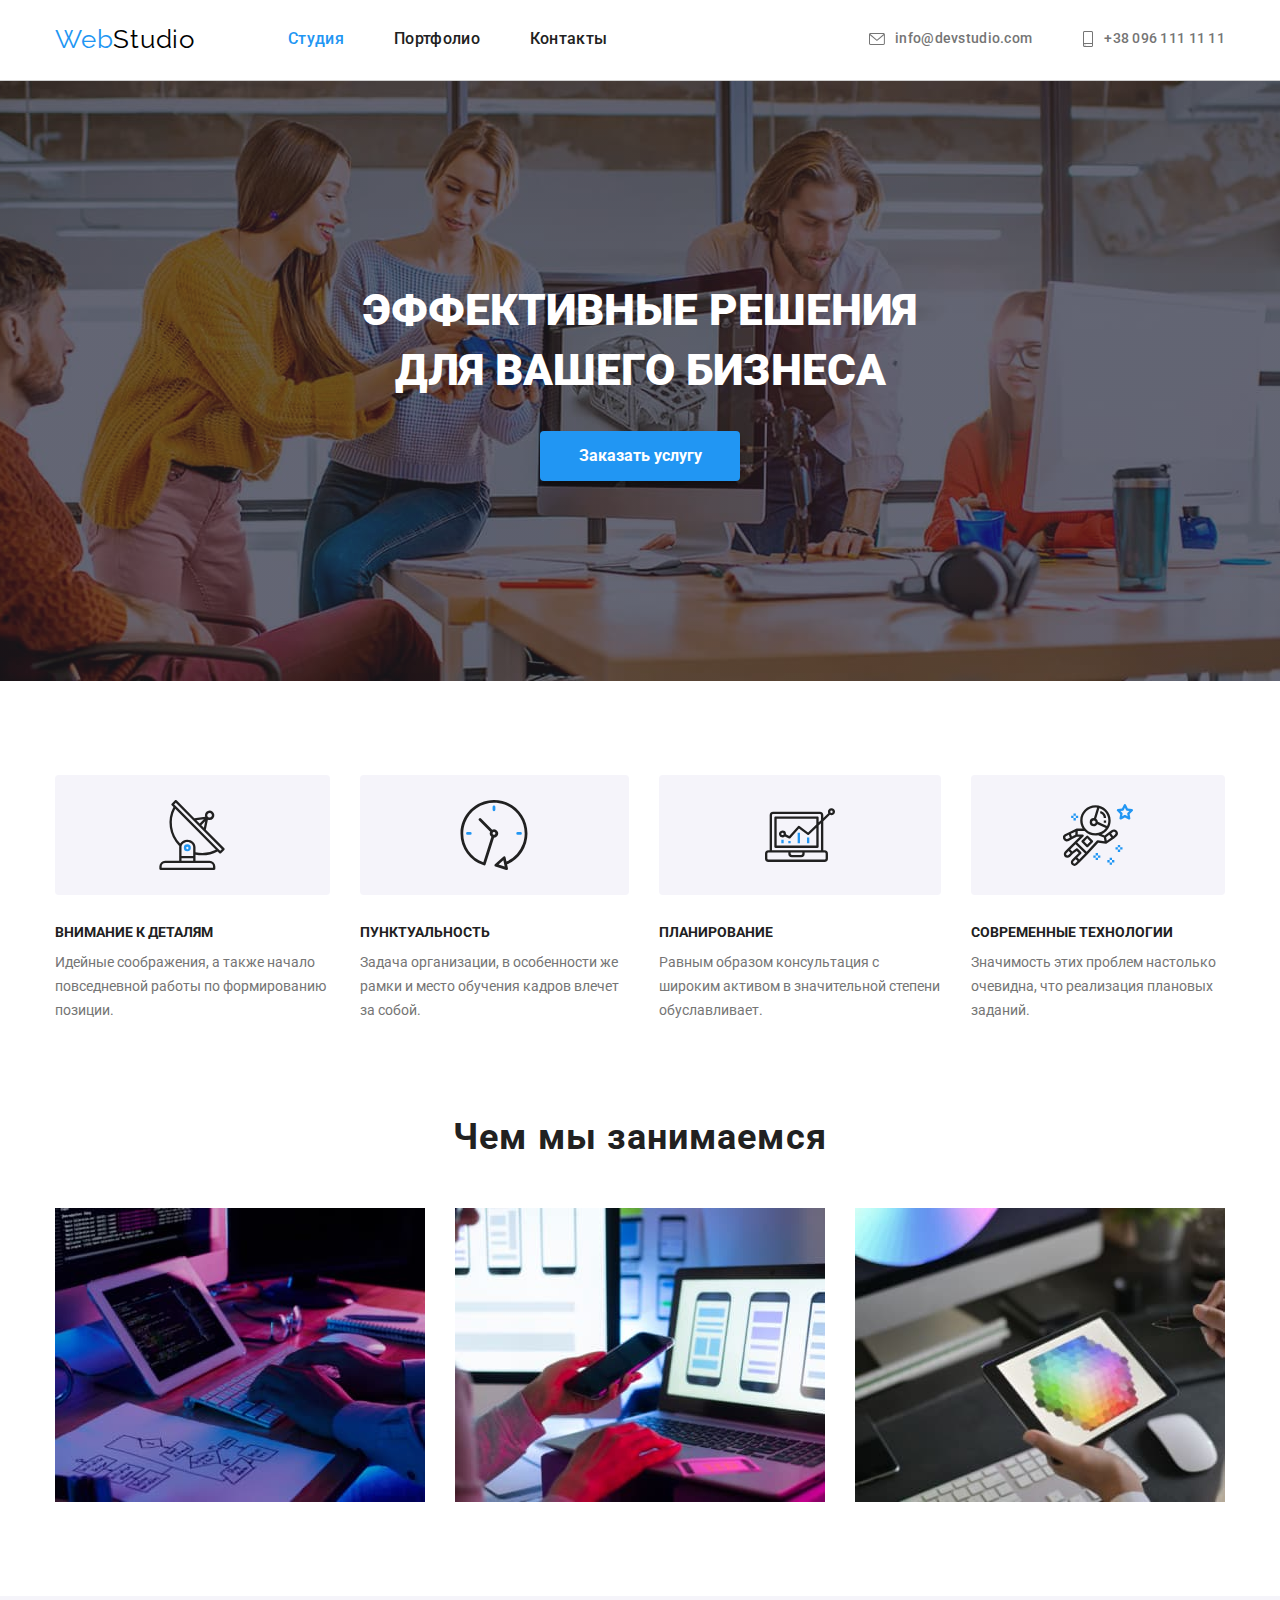
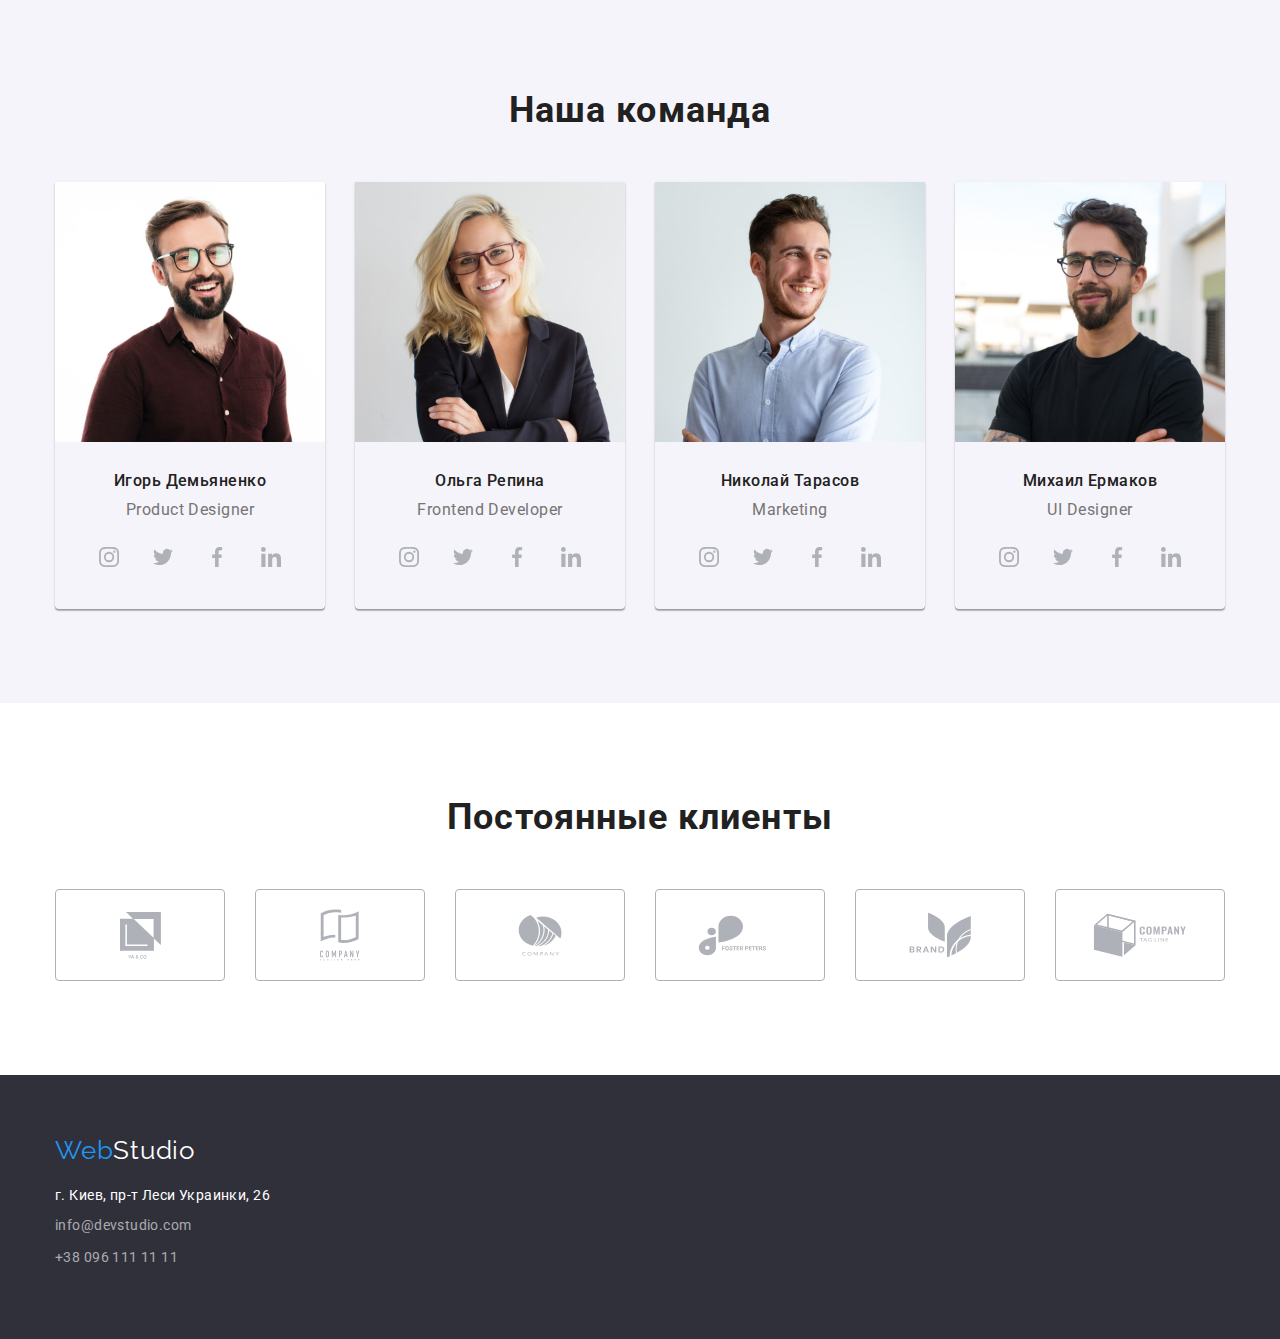
==== index.html @ 1bb0f0cb "возврат" ====
<!DOCTYPE html>
<html lang="ru">
<head>
    <meta charset="UTF-8">
    <meta http-equiv="X-UA-Compatible" content="IE=edge">
    <meta name="viewport" content="width=device-width, initial-scale=1.0">
    <link
        href="https://fonts.googleapis.com/css2?family=Raleway:wght@700&family=Roboto:wght@400;500;700;900&display=swap"
        rel="stylesheet">
    <title>WebStudio</title>
    <link rel="stylesheet" href="https://cdnjs.cloudflare.com/ajax/libs/modern-normalize/1.0.0/modern-normalize.min.css" />
    <link rel="stylesheet" href="./css/style.css">
</head>

<body>
    <!--Header-->
    <header class="header">
        <div class="container container-header">
            <nav class="navigation">
                <a class="logo" href="./index.html" lang="en">Web<span class="logo-dark">Studio</span></a>
                <ul class="site-nav list">
                    <li class="nav-item"><a href="./index.html" class="link current">Студия</a></li>
                    <li class="nav-item"><a href="./portfolio.html" class="link">Портфолио</a></li>
                    <li class="nav-item"><a href="/Контакты" class="link">Контакты</a></li>
                </ul>
            </nav>
            <ul class="contacts-list list">
                <li class="contacts-item link">
                    <a href="mailto:info@devstudio.com" class="link">
                        <svg width="16px" height="12px" class="email-icon link">
                            <use href="./images/icons.svg#icon-email">
                            </use>
                        </svg>
                        info@devstudio.com
                    </a>
                </li>
                <li class="contacts-item link">
                    <a href="tel:+380961111111" class="link">
                        <svg width="12px" height="16px" class="icon-smartphone link">
                            <use href="./images/icons.svg#icon-smartphone">
                            </use>
                        </svg>
                        +38 096 111 11 11
                    </a>
                </li>
            </ul>
        </div>
    </header>

    <!--Main-->
    <main class="main">
        <!--Hero-->
            <section class="post overlay">
                <div class="container">
                    <h1 class="post-title">Эффективные решения <br> для вашего бизнеса</h1>
                    <button type="button" class="post-button">Заказать услугу</button>
                </div>
            </section>
        <!--Benefits-->
        <section class="benefits">
            <div class="container">
                <ul class="benefits-list list">
                    <li class="benefits-block icon-antenna">
                        <h2 class="benefits-name">Внимание к деталям</h2>
                        <p class="benefits-text">Идейные соображения, а также начало повседневной работы по формированию
                            позиции.</p>
                    </li>
                    <li class="benefits-block icon-clock">
                        <h2 class="benefits-name">Пунктуальность</h2>
                        <p class="benefits-text">Задача организации, в особенности же рамки и место обучения кадров
                            влечет
                            за собой.</p>
                    </li>
                    <li class="benefits-block icon-diagram">
                        <h2 class="benefits-name">Планирование</h2>
                        <p class="benefits-text">Равным образом консультация с широким активом в значительной степени
                            обуславливает.</p>
                    </li>
                    <li class="benefits-block icon-astronaut">
                        <h2 class="benefits-name">Современные технологии</h2>
                        <p class="benefits-text">Значимость этих проблем настолько очевидна, что реализация плановых
                            заданий.</p>
                    </li>
                </ul>
            </div>
        </section>

        <!--Activity-->
        <section class="activity">
            <div class="container">
                <h2 class="section-title">Чем мы занимаемся</h2>
                <ul class="work list">
                    <li class="img-activity"><img src="images/box1.jpg" alt="Пишем код" width="370" height="294"></li>
                    <li class="img-activity"><img src="images/box2.jpg" alt="Анализируем" width="370" height="294"></li>
                    <li class="img-activity"><img src="images/box3.jpg" alt="Делаем дизайн" width="370" height="294">
                    </li>
                </ul>
            </div>
        </section>

        <!--Our team-->
        <section class="team">
            <div class="container">
                <h2 class="section-title">Наша команда</h2>
                <ul class="list team-list">
                    <li class="img-team">
                        <img src="images/img1.jpg" alt="Product Designer" width="270" height="260">
                        <div class="team-description">
                            <h3 class="team-name">Игорь Демьяненко</h3>
                            <p lang="en" class="team-function">Product Designer</p>
                            <ul class="social-list list">
                                <li class="social-list-item">
                                    <a href="#" class="social-list-link link">
                                        <svg class="social-list-icon">
                                            <use href="./images/icons.svg#icon-instagram"></use>
                                        </svg>
                                    </a>
                                </li>
                                <li class="social-list-item">
                                    <a href="#" class="social-list-link link">
                                        <svg class="social-list-icon">
                                            <use href="./images/icons.svg#icon-twitter"></use>
                                        </svg>
                                    </a>
                                </li>
                                <li class="social-list-item">
                                    <a href="#" class="social-list-link link">
                                        <svg class="social-list-icon">
                                            <use href="./images/icons.svg#icon-facebook"></use>
                                        </svg>
                                    </a>
                                </li>
                                <li class="social-list-item">
                                    <a href="#" class="social-list-link link">
                                        <svg class="social-list-icon">
                                            <use href="./images/icons.svg#icon-linkedin"></use>
                                        </svg>
                                    </a>
                                </li>
                            </ul>
                        </div>
                    </li>
                    <li class="img-team">
                        <img src="images/img2.jpg" alt="Frontend Developer" width="270" height="260">
                        <div class="team-description">
                            <h3 class="team-name">Ольга Репина</h3>
                            <p lang="en" class="team-function">Frontend Developer</p>
                            <ul class="social-list list">
                                <li class="social-list-item">
                                    <a href="#" class="social-list-link link">
                                        <svg class="social-list-icon">
                                            <use href="./images/icons.svg#icon-instagram"></use>
                                        </svg>
                                    </a>
                                </li>
                                <li class="social-list-item">
                                    <a href="#" class="social-list-link link">
                                        <svg class="social-list-icon">
                                            <use href="./images/icons.svg#icon-twitter"></use>
                                        </svg>
                                    </a>
                                </li>
                                <li class="social-list-item">
                                    <a href="#" class="social-list-link link">
                                        <svg class="social-list-icon">
                                            <use href="./images/icons.svg#icon-facebook"></use>
                                        </svg>
                                    </a>
                                </li>
                                <li class="social-list-item">
                                    <a href="#" class="social-list-link link">
                                        <svg class="social-list-icon">
                                            <use href="./images/icons.svg#icon-linkedin"></use>
                                        </svg>
                                    </a>
                                </li>
                            </ul>
                        </div>
                    </li>
                    <li class="img-team">
                        <img src="images/img3.jpg" alt="Marketing" width="270" height="260">
                        <div class="team-description">
                            <h3 class="team-name">Николай Тарасов</h3>
                            <p lang="en" class="team-function">Marketing</p>
                            <ul class="social-list list">
                                <li class="social-list-item">
                                    <a href="#" class="social-list-link link">
                                        <svg class="social-list-icon">
                                            <use href="./images/icons.svg#icon-instagram"></use>
                                        </svg>
                                    </a>
                                </li>
                                <li class="social-list-item">
                                    <a href="#" class="social-list-link link">
                                        <svg class="social-list-icon">
                                            <use href="./images/icons.svg#icon-twitter"></use>
                                        </svg>
                                    </a>
                                </li>
                                <li class="social-list-item">
                                    <a href="#" class="social-list-link link">
                                        <svg class="social-list-icon">
                                            <use href="./images/icons.svg#icon-facebook"></use>
                                        </svg>
                                    </a>
                                </li>
                                <li class="social-list-item">
                                    <a href="#" class="social-list-link link">
                                        <svg class="social-list-icon">
                                            <use href="./images/icons.svg#icon-linkedin"></use>
                                        </svg>
                                    </a>
                                </li>
                            </ul>
                        </div>
                    </li>
                    <li class="img-team">
                        <img src="images/img4.jpg" alt="UI Designer" width="270" height="260">
                        <div class="team-description">
                            <h3 class="team-name">Михаил Ермаков</h3>
                            <p lang="en" class="team-function">UI Designer</p>
                            <ul class="social-list list">
                                <li class="social-list-item">
                                    <a href="#" class="social-list-link link">
                                        <svg class="social-list-icon">
                                            <use href="./images/icons.svg#icon-instagram"></use>
                                        </svg>
                                    </a>
                                </li>
                                <li class="social-list-item">
                                    <a href="#" class="social-list-link link">
                                        <svg class="social-list-icon">
                                            <use href="./images/icons.svg#icon-twitter"></use>
                                        </svg>
                                    </a>
                                </li>
                                <li class="social-list-item">
                                    <a href="#" class="social-list-link link">
                                        <svg class="social-list-icon">
                                            <use href="./images/icons.svg#icon-facebook"></use>
                                        </svg>
                                    </a>
                                </li>
                                <li class="social-list-item">
                                    <a href="#" class="social-list-link link">
                                        <svg class="social-list-icon">
                                            <use href="./images/icons.svg#icon-linkedin"></use>
                                        </svg>
                                    </a>
                                </li>
                            </ul>
                        </div>
                    </li>
                </ul>
            </div>
        </section>

        <!--Our clients-->
        <section class="clients">
            <div class="container">
                <h2 class="section-title">Постоянные клиенты</h2>
                <ul class="clients-list list">
                    <li class="clients-item">
                        <a href="./index.html" class="clients-link link">
                            <svg width="41px" height="47px" class="clients-icon">
                                <use href="./images/icons.svg#icon-group1">
                                </use>
                            </svg>
                        </a>
                    </li>
                    <li class="clients-item">
                        <a href="./index.html" class="clients-link link">
                            <svg width="40px" height="52px" class="clients-icon">
                                <use href="./images/icons.svg#icon-group2">
                                </use>
                            </svg>
                        </a>
                    </li>
                    <li class="clients-item">
                        <a href="./index.html" class="clients-link link">
                            <svg width="44px" height="42px" class="clients-icon">
                                <use href="./images/icons.svg#icon-group3">
                                </use>
                            </svg>
                        </a>
                    </li>
                    <li class="clients-item">
                        <a href="./index.html" class="clients-link link">
                            <svg width="85px" height="41px" class="clients-icon">
                                <use href="./images/icons.svg#icon-group4">
                                </use>
                            </svg>
                        </a>
                    </li>
                    <li class="clients-item">
                        <a href="./index.html" class="clients-link link">
                            <svg width="63px" height="46px" class="clients-icon">
                                <use href="./images/icons.svg#icon-group5">
                                </use>
                            </svg>
                        </a>
                    </li>
                    <li class="clients-item">
                        <a href="./index.html" class="clients-link link">
                            <svg width="94px" height="44px" class="clients-icon">
                                <use href="./images/icons.svg#icon-group6">
                                </use>
                            </svg>
                        </a>
                    </li>
                </ul>
            </div>
        </section>
    </main>

    <!--Footer-->
    <footer class="page-footer">
        <div class="container">
            <a class="logo logo-indent" href="./index.html" lang=en>Web<span class="logo-light">Studio</span></a>
            <address class="address">
                <ul class="footer-contact list">
                    <li class="address-item"><a class="address-text" href="https://goo.gl/maps/ruB2v3rZitqbdLSk9"
                            target="_blank">г. Киев, пр-т
                            Леси Украинки, 26</a></li>
                    <li class="address-item"><a class="link" href="mailto:info@devstudio.com">info@devstudio.com</a></li>
                    <li class="address-item"><a class="link" href="tel:+380961111111">+38 096 111 11 11</a></li>
                </ul>
            </address>
        </div>
    </footer>
</body>
</html>
        </div>
    </footer>
</body>
</html>
---- css/style.css ----
:root {
  --primary-text-color: #757575;
  --title-text-color: #212121;
  --secondary-text-color: #ffffff;
  --primary--button-color: #188ce8;
  --background-button-color: #f5f4fa;
  --primary-background-color: #ffffff;
  --secondary-background-color: #2f303a;
  --accent-color: #2196f3;
  --secondary-address-color: rgba(255, 255, 255, 0.6);
  --logo-color: #000000;
  --background-team-color: #f5f4fa;
  --icon-color: #afb1b8;
}

body {
  color: var(--primary-text-color);
  background-color: var(--primary-background-color);
  font-family: "Roboto", sans-serif;
  font-weight: 400;
  margin: 0 auto;
}
*,
::after,
::before {
  box-sizing: border-box;
}

/* УЛИТЫ */
h1,
h2,
h3,
p {
  margin-bottom: 0;
  margin-top: 0;
}
/* Without dots */
.list {
  list-style: none;
  padding: 0;
  margin: 0;
}
.link {
  color: var(--title-text-color);
  text-decoration: none;
  cursor: pointer;
}
img {
  display: block;
}
.container {
  width: 1200px;
  padding-left: 15px;
  padding-right: 15px;
  margin: 0 auto;
}

/* HEADER  */
.header {
  padding-top: 24px;
  padding-bottom: 25px;
  border-bottom: 1px solid #cecece;
}
.header .list {
  font-weight: 500;
  line-height: 1.14;
  letter-spacing: 0.02em;
}
.site-nav .link.current {
  color: var(--accent-color);
}
.container-header {
  display: flex;
}
.navigation {
  display: flex;
  align-items: center;
}
.site-nav {
  color: var(--title-text-color);
  display: flex;
}
.navigation .nav-item:not(:last-child) {
  margin-right: 50px;
}
.contacts-item:not(:last-child) {
  margin-right: 50px;
}
.contacts-list {
  margin-left: auto;
  display: flex;
  align-items: center;
}
.contacts-list .link {
  color: var(--primary-text-color);
  font-weight: 500;
  font-size: 14px;
  letter-spacing: 0.02em;
}
.contacts-item .link{
  display: flex;
  align-items: center;
}

/*HERO*/
.post {
  /*background-color: var(--secondary-background-color);*/
  text-align: center;
  padding-top: 200px;
  padding-bottom: 200px;
}
.post-title {
  color: var(--secondary-text-color);
  text-align: center;
  text-transform: uppercase;
  font-weight: 900;
  font-size: 44px;
  line-height: 1.36;
  margin-top: 0;
  margin-bottom: 30px;
}
.post-button {
  color: var(--secondary-text-color);
  background-color: var(--accent-color);
  margin: 0 auto;
  padding: 10px 30px;
  font-weight: bold;
  line-height: 1.87;
  box-shadow: 0px 4px 4px rgba(0, 0, 0, 0.25);
  border-radius: 4px;
  border: none;
  min-width: 200px;
  text-align: center;
  display: block;
}

/*BENEFITS*/
.benefits {
  padding-top: 94px;
  margin-bottom: 0;
}
.benefits-list {
  display: flex;
  align-items: center;
}
.benefits-block::before{
  display: block;
  content:"";
  height: 120px;
  left: 215px;
  top: 774px;
  border-radius: 4px;
  background-size: contain;
  background: #F5F4FA;
}
.icon-antenna::before{
  background-image: url("../images/antenna1.svg");
  background-repeat: no-repeat;
  background-position: center;
}
.icon-clock::before{
  background-image: url("../images/clock1.svg");
  background-repeat: no-repeat;
  background-position: center;
}
.icon-diagram::before{
  background-image: url("../images/diagram1.svg");
  background-repeat: no-repeat;
  background-position: center;
}
.icon-astronaut::before{
  background-image: url("../images/astronaut1.svg");
  background-repeat: no-repeat;
  background-position: center;
}
.benefits-name {
  color: var(--title-text-color);
  margin-bottom: 10px;
  margin-top: 30px;
  font-size: 14px;
  line-height: 1.14;
  text-transform: uppercase;
}
.benefits-text {
  font-size: 14px;
  line-height: 1.71;
}

.benefits-block:not(:last-child) {
  margin-right: 30px;
}

/* ACTIVITY */
.activity {
  color: var(--title-text-color);
  padding-top: 94px;
  padding-bottom: 94px;
  box-sizing: border-box;
}
.work {
  display: flex;
  align-items: center;
  justify-content: space-between;
}
.section-title {
  margin-bottom: 50px;
  text-align: center;
  font-weight: 700;
  font-size: 36px;
  line-height: 1.16;
  letter-spacing: 0.03em;
}

/* TEAM */
.team {
  color: var(--title-text-color);
  background-color: var(--background-team-color);
  padding-top: 94px;
  padding-bottom: 94px;
}
.team-list {
  display: flex;
}
.team-description {
  padding: 30px 0;
}
.team-name {
  color: var(--title-text-color);
  font-weight: 500;
  font-size: 16px;
  line-height: 1.18;
  text-align: center;
  letter-spacing: 0.03em;
  padding-bottom: 10px;
}
.team-function {
  text-align: center;
  letter-spacing: 0.03em;
  color: #757575;;
}
.img-team {
  flex-direction: column;
  box-shadow: 0px 1px 3px rgba(0, 0, 0, 0.12), 0px 1px 1px rgba(0, 0, 0, 0.14),
    0px 2px 1px rgba(0, 0, 0, 0.2);
  border-radius: 0px 0px 4px 4px;
  margin-right: 30px;
}
.img-team:not(:last-child) {
  margin-right: 30px;
}
.social-list{
  margin-top: 16px;
  display: flex;
  justify-content: center;
}
.social-list-link{
  display: flex;
  align-items: center;
  justify-content: center;
  fill: var(--icon-color);
  width: 44px;
  height: 44px;
  border-radius: 50%;
}
.social-list-icon{
  width: 20px;
  height: 20px;
}
.social-list-link:hover,
.social-list-link:focus{
  fill: var(--primary-background-color);
  background-color: var(--accent-color);
}
.social-list-item:not(:first-child){
  margin-left: 10px;
}


/*CLIENTS*/
.clients{
  color: var(--title-text-color);
  padding-top: 94px;
  padding-bottom: 94px;
}
.clients-list{
  display: flex;
  flex-wrap: wrap;
  margin-left: -30px;
}
.clients-link{
  display: flex;
  align-items: center;
  justify-content: center;
  width: 170px;
  height: 92px;
  border: 1px solid #afb1b8;
  box-sizing: border-box;
  border-radius: 4px;
}
.clients-item{
  margin-left: 30px;
}

.clients-link:hover,
.clients-link:focus{
  fill: var(--accent-color);
  border-color: var(--accent-color);
}

/*FOOTER*/
.page-footer {
  background-color: var(--secondary-background-color);
  padding-top: 60px;
  padding-bottom: 60px;
}
.address {

  font-style: normal;
  letter-spacing: 0.03em;
  text-decoration: none;
  color: var(--secondary-address-color);
}
.address-item {
  margin-bottom: 9px;
}
.address-text {
  letter-spacing: 0.03em;
  text-decoration: none;
  font-size: 14px;
  color: #ffffff;
}
.footer-contact .link {
  color: var(--secondary-address-color);
  font-style: normal;
  font-size: 14px;
  line-height: 1.71;
  letter-spacing: 0.03em;
  text-decoration: none;
}

/* JUST FOCUS AND HOVER */
.site-nav .link:focus,
.site-nav .link:hover,
.contacts-item .link:focus,
.contacts-item .link:hover {
  color: var(--accent-color);
}

.filter-button:focus,
.filter-button:hover {
  color: var(--secondary-text-color);
}
.post-button:hover,
.post-button:focus {
  background-color: var(--primary--button-color);
  box-shadow: 0px 4px 4px rgba(0, 0, 0, 0.15);
  border-radius: 4px;
}
.filter-button:focus,
.filter-button:hover {
  background-color: var(--accent-color);
  box-shadow: 0px 3px 1px rgba(0, 0, 0, 0.1), 0px 1px 2px rgba(0, 0, 0, 0.08),
    0px 2px 2px rgba(0, 0, 0, 0.12);
  border-radius: 4px;
}


.clients-link .link:focus,
.clients-link .link:hover{
  color: var(--accent-color);
}

/* LOGO */
.logo {
  color: var(--accent-color);
  margin-right: 93px;
  font-family: Raleway;
  font-size: 26px;
  line-height: 1.19;
  letter-spacing: 0.03em;
  text-decoration: none;
}
.logo-indent{
  display: block;
  margin-bottom: 20px;
}
.logo-dark {
  color: #000000;
}
.logo-light {
  color: #ffffff;
}

/* PORTFOLIO */
.work-block {
  padding-top: 94px;
  padding-bottom: 94px;
}
.filter {
  display: flex;
  margin: 0 auto;
  margin-bottom: 50px;
  text-align: center;
  align-items: center;
  justify-content: center;
  color: var(--background-team-color);
  font-weight: 500;
  font-size: 16px;
  line-height: 1.62;
  letter-spacing: 0.03em;
  border-radius: 4px;
}
.filter-button {
  padding: 6px 22px;
  border-radius: 4px;
  border: none;
}
.filter-button.current {
  background-color: var(--accent-color);
  color: var(--secondary-text-color);
  box-shadow: 0px 3px 1px rgba(0, 0, 0, 0.1), 0px 1px 2px rgba(0, 0, 0, 0.08),
    0px 2px 2px rgba(0, 0, 0, 0.12);
  border-radius: 4px;
}
button {
  cursor: pointer;
}
.button-line {
  background-color: var(--background-button-color);
  margin-left: 8px;
}

/*CATOLOG*/
.portfolio-item .link {
  display: block;
}
.portfolio-item {
  margin-top: 30px;
  margin-right: 30px;
  border: 1px solid #eeeeee;
  width: 370px;
}
.content {
  display: flex;
  flex-wrap: wrap;
  margin-top: -30px;
  margin-right: -30px;
}
.card-description {
  display: block;
  padding: 20px 24px;
  border-right: 1px solid #eeeeee;
  border-bottom: 1px solid #eeeeee;
  border-left: 1px solid #eeeeee;
}
.content-title {
  margin-bottom: 4px;
  color: var(--title-text-color);
  font-weight: 700;
  font-size: 18px;
  line-height: 2;
}
.content-text {
  font-weight: 400;
  font-size: 16px;
  line-height: 1.87;
  letter-spacing: 0.03em;
}

/* ICONS HEADER*/
.email-icon {
  margin-right: 10px;
  fill: var(--title-text-color);
}
.contacts-item .link:hover,
.contacts-item .link:focus{
  fill: var(--accent-color);
}
.email-icon .link:hover,
.email-icon .link:focus,
.icon-smartphone .link:hover,
.icon-smartphone .link:focus {
  color: var(--accent-color);
}
.icon-smartphone {
  margin-right: 10px;
  fill: var(--title-text-color);
}

/*OVERLAY*/
.overlay {
  max-width: 1600px;
  height: 600px;
  margin-left: auto;
  margin-right: auto;
  background-image: linear-gradient(
  rgba(47, 48, 58, 0.4), 
  rgba(47, 48, 58, 0.4)
  ),
  url(../images/overlay.jpg);
  background-repeat: no-repeat;
  background-position: center;
  background-size: cover;
}
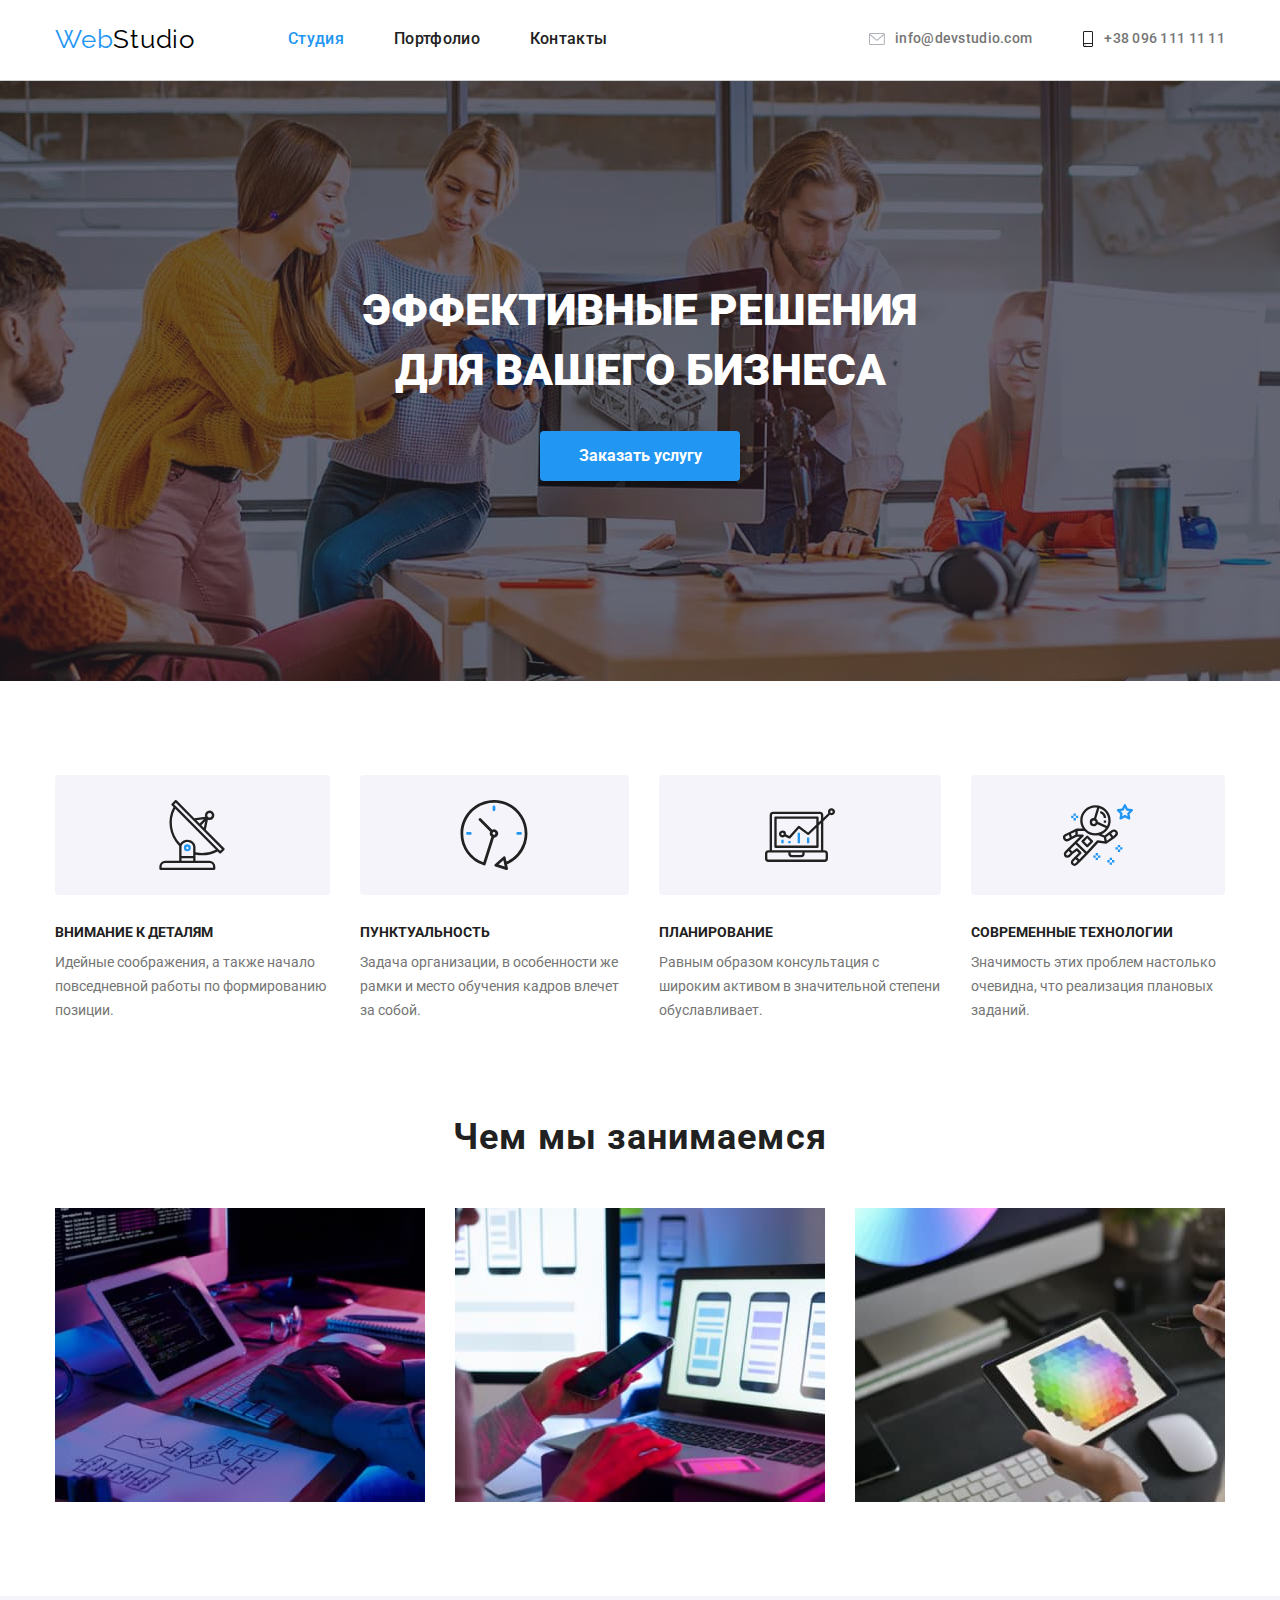
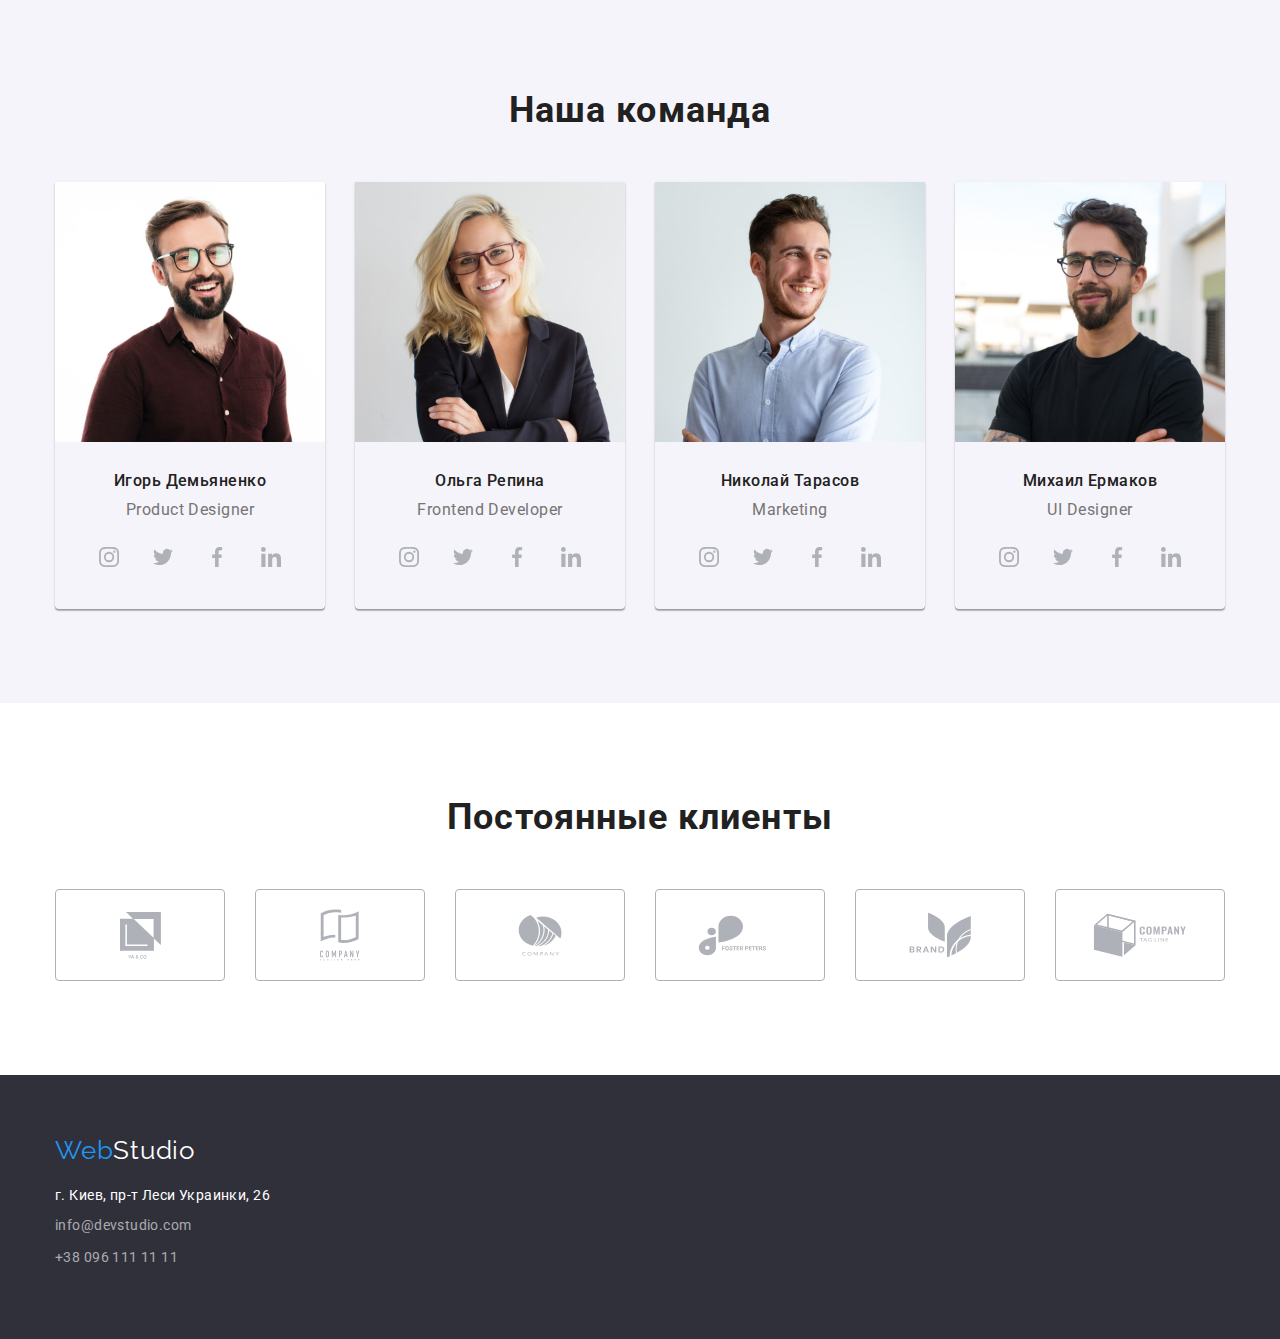
==== commit 2e495a2a: "Устанавливает ховер на Наши клиенты" ====
--- a/index.html
+++ b/index.html
@@ -329,8 +329,4 @@
         </div>
     </footer>
 </body>
-</html>
-        </div>
-    </footer>
-</body>
 </html>--- a/css/style.css
+++ b/css/style.css
@@ -296,6 +296,7 @@
   border: 1px solid #afb1b8;
   box-sizing: border-box;
   border-radius: 4px;
+  fill: var(--icon-color);
 }
 .clients-item{
   margin-left: 30px;
@@ -306,7 +307,6 @@
   fill: var(--accent-color);
   border-color: var(--accent-color);
 }
-
 /*FOOTER*/
 .page-footer {
   background-color: var(--secondary-background-color);
@@ -470,7 +470,7 @@
 /* ICONS HEADER*/
 .email-icon {
   margin-right: 10px;
-  fill: var(--title-text-color);
+  fill: var(--icon-color);
 }
 .contacts-item .link:hover,
 .contacts-item .link:focus{
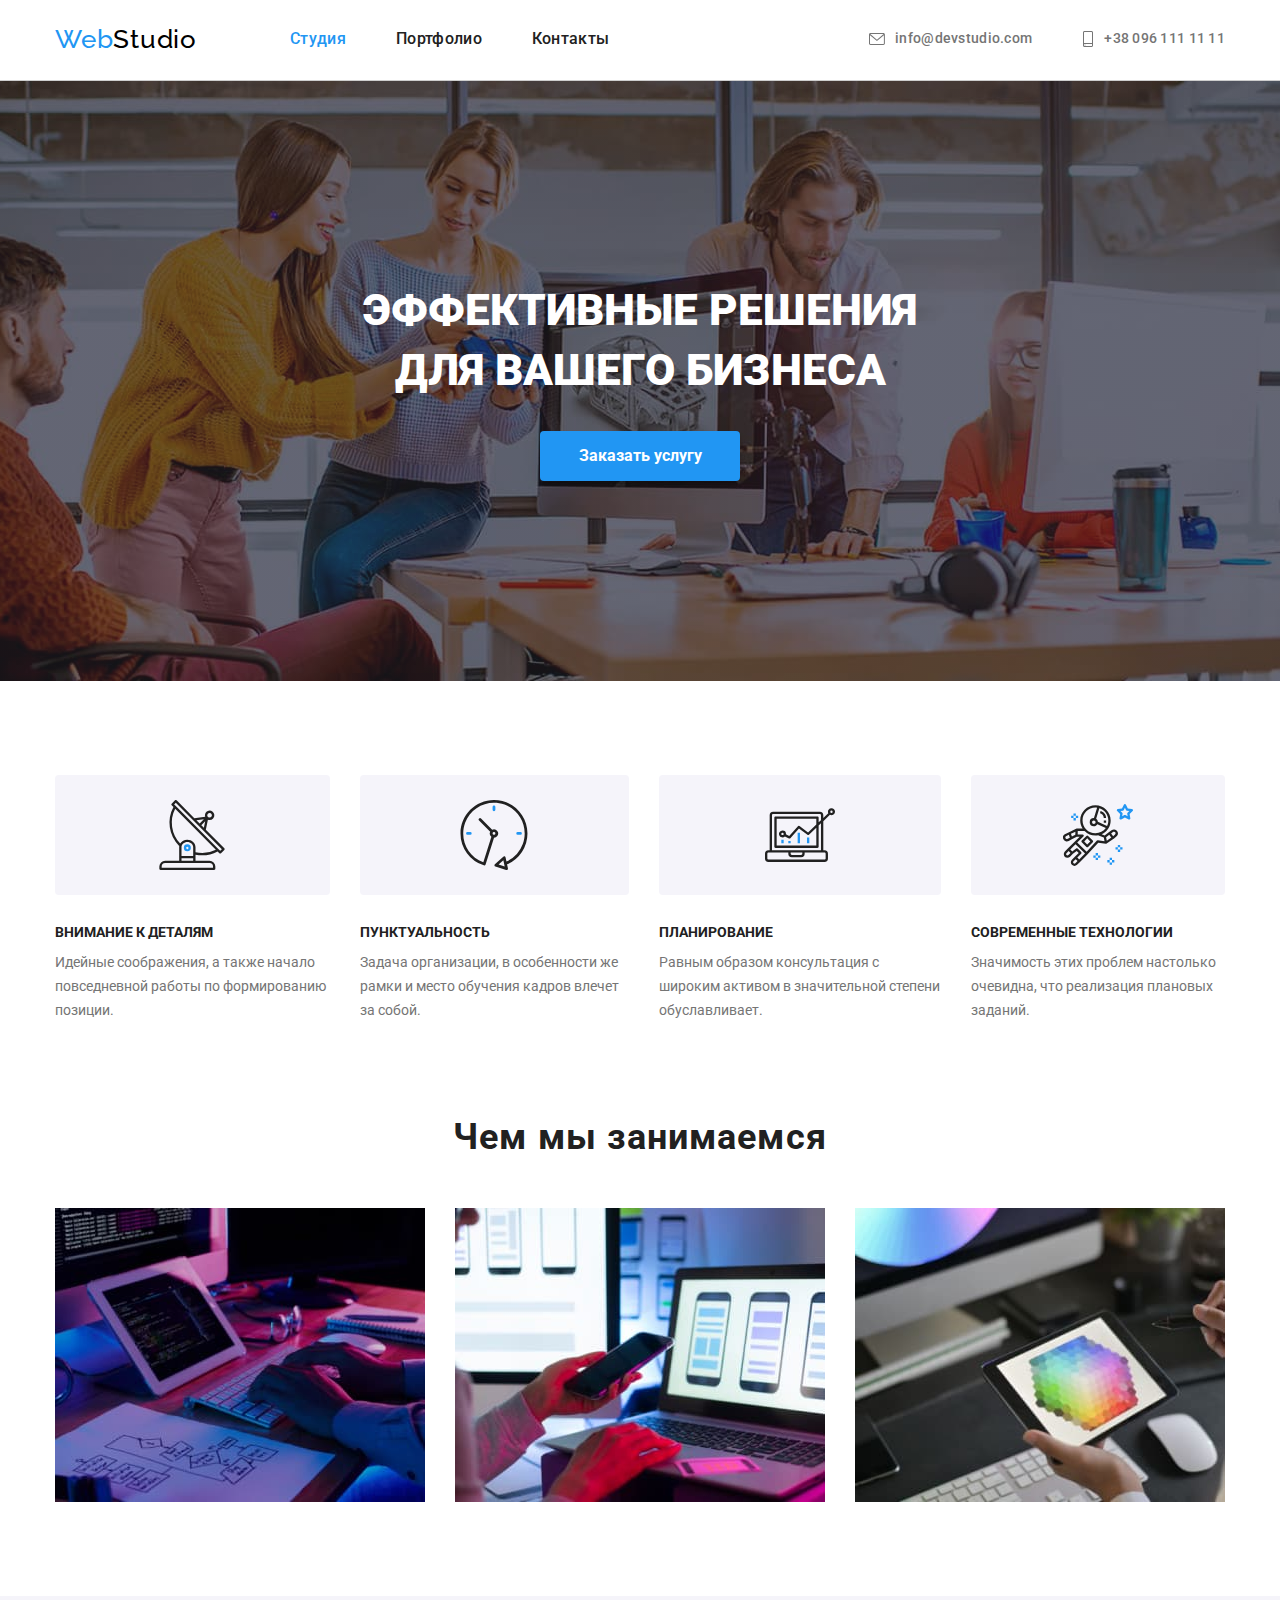
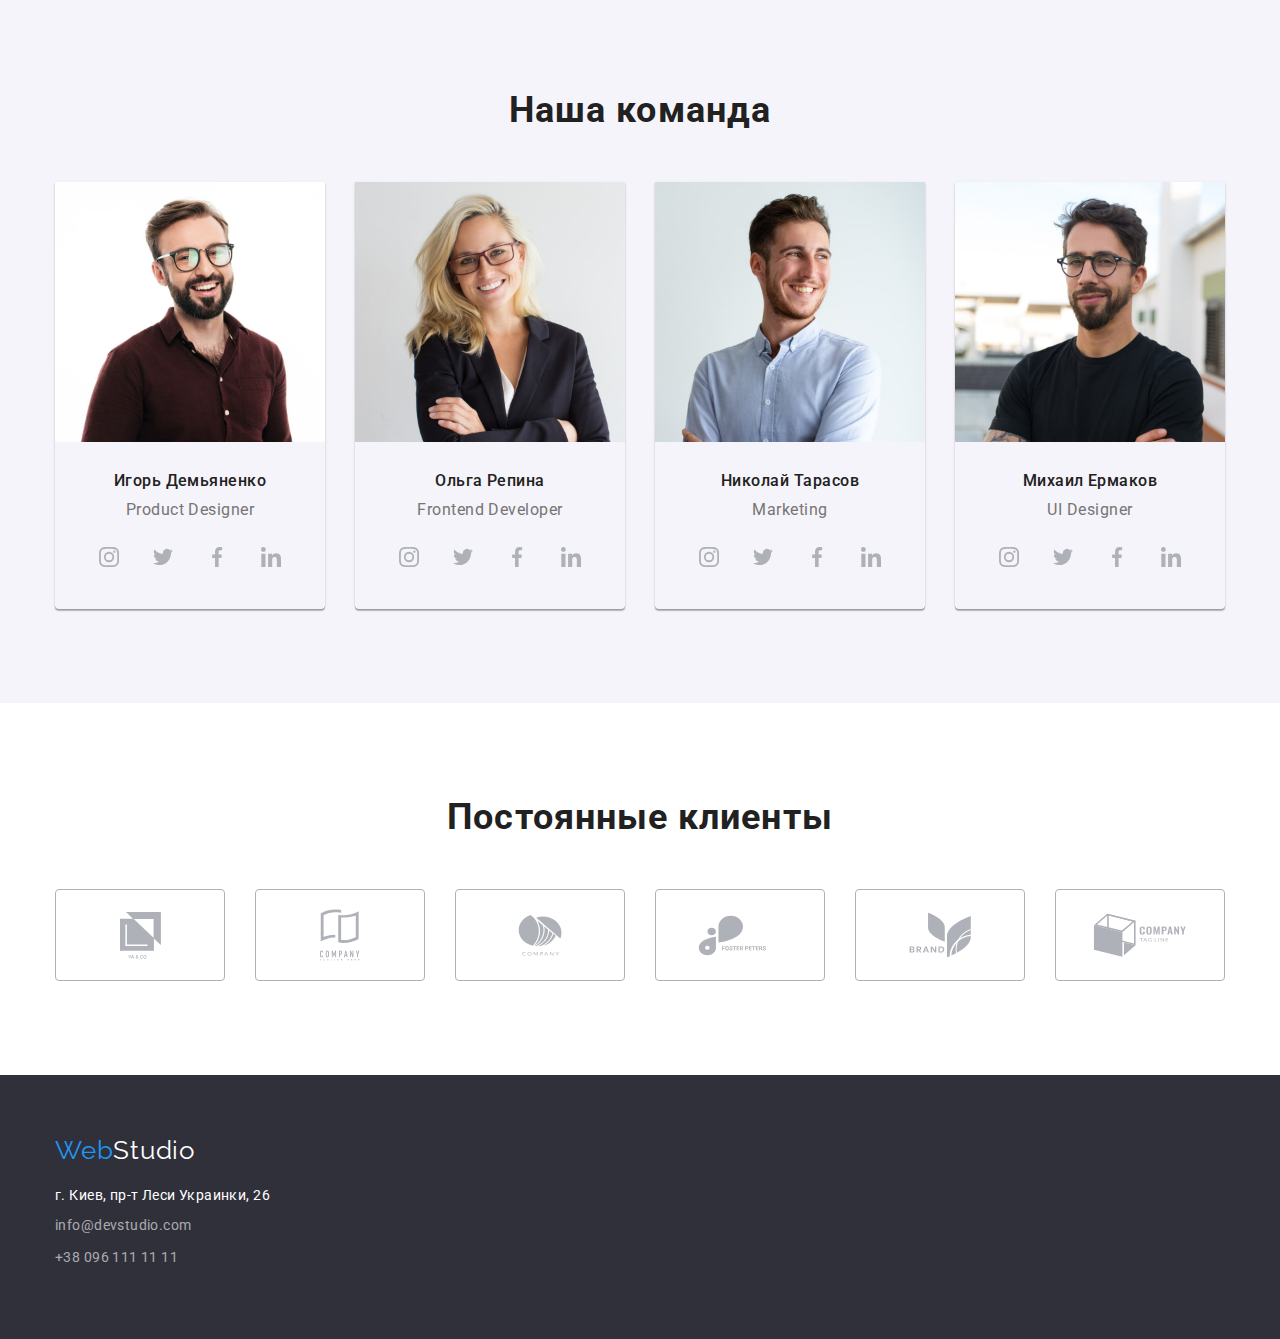
==== commit 735311a9: "убирает лишнюю разметку list в ul" ====
--- a/index.html
+++ b/index.html
@@ -18,13 +18,13 @@
         <div class="container container-header">
             <nav class="navigation">
                 <a class="logo" href="./index.html" lang="en">Web<span class="logo-dark">Studio</span></a>
-                <ul class="site-nav list">
+                <ul class="site-nav">
                     <li class="nav-item"><a href="./index.html" class="link current">Студия</a></li>
                     <li class="nav-item"><a href="./portfolio.html" class="link">Портфолио</a></li>
                     <li class="nav-item"><a href="/Контакты" class="link">Контакты</a></li>
                 </ul>
             </nav>
-            <ul class="contacts-list list">
+            <ul class="contacts-list">
                 <li class="contacts-item link">
                     <a href="mailto:info@devstudio.com" class="link">
                         <svg width="16px" height="12px" class="email-icon link">
@@ -59,7 +59,7 @@
         <!--Benefits-->
         <section class="benefits">
             <div class="container">
-                <ul class="benefits-list list">
+                <ul class="benefits-list">
                     <li class="benefits-block icon-antenna">
                         <h2 class="benefits-name">Внимание к деталям</h2>
                         <p class="benefits-text">Идейные соображения, а также начало повседневной работы по формированию
@@ -89,7 +89,7 @@
         <section class="activity">
             <div class="container">
                 <h2 class="section-title">Чем мы занимаемся</h2>
-                <ul class="work list">
+                <ul class="work">
                     <li class="img-activity"><img src="images/box1.jpg" alt="Пишем код" width="370" height="294"></li>
                     <li class="img-activity"><img src="images/box2.jpg" alt="Анализируем" width="370" height="294"></li>
                     <li class="img-activity"><img src="images/box3.jpg" alt="Делаем дизайн" width="370" height="294">
@@ -102,13 +102,13 @@
         <section class="team">
             <div class="container">
                 <h2 class="section-title">Наша команда</h2>
-                <ul class="list team-list">
+                <ul class=" team-list">
                     <li class="img-team">
                         <img src="images/img1.jpg" alt="Product Designer" width="270" height="260">
                         <div class="team-description">
                             <h3 class="team-name">Игорь Демьяненко</h3>
                             <p lang="en" class="team-function">Product Designer</p>
-                            <ul class="social-list list">
+                            <ul class="social-list">
                                 <li class="social-list-item">
                                     <a href="#" class="social-list-link link">
                                         <svg class="social-list-icon">
@@ -145,7 +145,7 @@
                         <div class="team-description">
                             <h3 class="team-name">Ольга Репина</h3>
                             <p lang="en" class="team-function">Frontend Developer</p>
-                            <ul class="social-list list">
+                            <ul class="social-list">
                                 <li class="social-list-item">
                                     <a href="#" class="social-list-link link">
                                         <svg class="social-list-icon">
@@ -182,7 +182,7 @@
                         <div class="team-description">
                             <h3 class="team-name">Николай Тарасов</h3>
                             <p lang="en" class="team-function">Marketing</p>
-                            <ul class="social-list list">
+                            <ul class="social-list">
                                 <li class="social-list-item">
                                     <a href="#" class="social-list-link link">
                                         <svg class="social-list-icon">
@@ -219,7 +219,7 @@
                         <div class="team-description">
                             <h3 class="team-name">Михаил Ермаков</h3>
                             <p lang="en" class="team-function">UI Designer</p>
-                            <ul class="social-list list">
+                            <ul class="social-list">
                                 <li class="social-list-item">
                                     <a href="#" class="social-list-link link">
                                         <svg class="social-list-icon">
@@ -259,7 +259,7 @@
         <section class="clients">
             <div class="container">
                 <h2 class="section-title">Постоянные клиенты</h2>
-                <ul class="clients-list list">
+                <ul class="clients-list">
                     <li class="clients-item">
                         <a href="./index.html" class="clients-link link">
                             <svg width="41px" height="47px" class="clients-icon">
@@ -318,7 +318,7 @@
         <div class="container">
             <a class="logo logo-indent" href="./index.html" lang=en>Web<span class="logo-light">Studio</span></a>
             <address class="address">
-                <ul class="footer-contact list">
+                <ul class="footer-contact">
                     <li class="address-item"><a class="address-text" href="https://goo.gl/maps/ruB2v3rZitqbdLSk9"
                             target="_blank">г. Киев, пр-т
                             Леси Украинки, 26</a></li>
--- a/css/style.css
+++ b/css/style.css
@@ -35,7 +35,7 @@
   margin-top: 0;
 }
 /* Without dots */
-.list {
+ul {
   list-style: none;
   padding: 0;
   margin: 0;
@@ -61,7 +61,7 @@
   padding-bottom: 25px;
   border-bottom: 1px solid #cecece;
 }
-.header .list {
+.header {
   font-weight: 500;
   line-height: 1.14;
   letter-spacing: 0.02em;
@@ -97,7 +97,7 @@
   font-size: 14px;
   letter-spacing: 0.02em;
 }
-.contacts-item .link{
+.contacts-item .link {
   display: flex;
   align-items: center;
 }
@@ -143,32 +143,32 @@
   display: flex;
   align-items: center;
 }
-.benefits-block::before{
+.benefits-block::before {
   display: block;
-  content:"";
+  content: "";
   height: 120px;
   left: 215px;
   top: 774px;
   border-radius: 4px;
   background-size: contain;
-  background: #F5F4FA;
-}
-.icon-antenna::before{
+  background: #f5f4fa;
+}
+.icon-antenna::before {
   background-image: url("../images/antenna1.svg");
   background-repeat: no-repeat;
   background-position: center;
 }
-.icon-clock::before{
+.icon-clock::before {
   background-image: url("../images/clock1.svg");
   background-repeat: no-repeat;
   background-position: center;
 }
-.icon-diagram::before{
+.icon-diagram::before {
   background-image: url("../images/diagram1.svg");
   background-repeat: no-repeat;
   background-position: center;
 }
-.icon-astronaut::before{
+.icon-astronaut::before {
   background-image: url("../images/astronaut1.svg");
   background-repeat: no-repeat;
   background-position: center;
@@ -236,7 +236,7 @@
 .team-function {
   text-align: center;
   letter-spacing: 0.03em;
-  color: #757575;;
+  color: #757575;
 }
 .img-team {
   flex-direction: column;
@@ -248,12 +248,12 @@
 .img-team:not(:last-child) {
   margin-right: 30px;
 }
-.social-list{
+.social-list {
   margin-top: 16px;
   display: flex;
   justify-content: center;
 }
-.social-list-link{
+.social-list-link {
   display: flex;
   align-items: center;
   justify-content: center;
@@ -262,32 +262,31 @@
   height: 44px;
   border-radius: 50%;
 }
-.social-list-icon{
+.social-list-icon {
   width: 20px;
   height: 20px;
 }
 .social-list-link:hover,
-.social-list-link:focus{
+.social-list-link:focus {
   fill: var(--primary-background-color);
   background-color: var(--accent-color);
 }
-.social-list-item:not(:first-child){
+.social-list-item:not(:first-child) {
   margin-left: 10px;
 }
 
-
 /*CLIENTS*/
-.clients{
+.clients {
   color: var(--title-text-color);
   padding-top: 94px;
   padding-bottom: 94px;
 }
-.clients-list{
+.clients-list {
   display: flex;
   flex-wrap: wrap;
   margin-left: -30px;
 }
-.clients-link{
+.clients-link {
   display: flex;
   align-items: center;
   justify-content: center;
@@ -298,12 +297,12 @@
   border-radius: 4px;
   fill: var(--icon-color);
 }
-.clients-item{
+.clients-item {
   margin-left: 30px;
 }
 
 .clients-link:hover,
-.clients-link:focus{
+.clients-link:focus {
   fill: var(--accent-color);
   border-color: var(--accent-color);
 }
@@ -314,7 +313,6 @@
   padding-bottom: 60px;
 }
 .address {
-
   font-style: normal;
   letter-spacing: 0.03em;
   text-decoration: none;
@@ -364,9 +362,8 @@
   border-radius: 4px;
 }
 
-
 .clients-link .link:focus,
-.clients-link .link:hover{
+.clients-link .link:hover {
   color: var(--accent-color);
 }
 
@@ -380,7 +377,7 @@
   letter-spacing: 0.03em;
   text-decoration: none;
 }
-.logo-indent{
+.logo-indent {
   display: block;
   margin-bottom: 20px;
 }
@@ -470,21 +467,21 @@
 /* ICONS HEADER*/
 .email-icon {
   margin-right: 10px;
-  fill: var(--icon-color);
+  fill: var(--primary-text-color);
+}
+.icon-smartphone {
+  margin-right: 10px;
+  fill: var(--primary-text-color);
 }
 .contacts-item .link:hover,
-.contacts-item .link:focus{
+.contacts-item .link:focus {
   fill: var(--accent-color);
 }
 .email-icon .link:hover,
 .email-icon .link:focus,
-.icon-smartphone .link:hover,
-.icon-smartphone .link:focus {
+.icon-smartphone:hover .link,
+.icon-smartphone:focus .link {
   color: var(--accent-color);
-}
-.icon-smartphone {
-  margin-right: 10px;
-  fill: var(--title-text-color);
 }
 
 /*OVERLAY*/
@@ -494,11 +491,11 @@
   margin-left: auto;
   margin-right: auto;
   background-image: linear-gradient(
-  rgba(47, 48, 58, 0.4), 
-  rgba(47, 48, 58, 0.4)
-  ),
-  url(../images/overlay.jpg);
+      rgba(47, 48, 58, 0.4),
+      rgba(47, 48, 58, 0.4)
+    ),
+    url(../images/overlay.jpg);
   background-repeat: no-repeat;
   background-position: center;
   background-size: cover;
-}+}
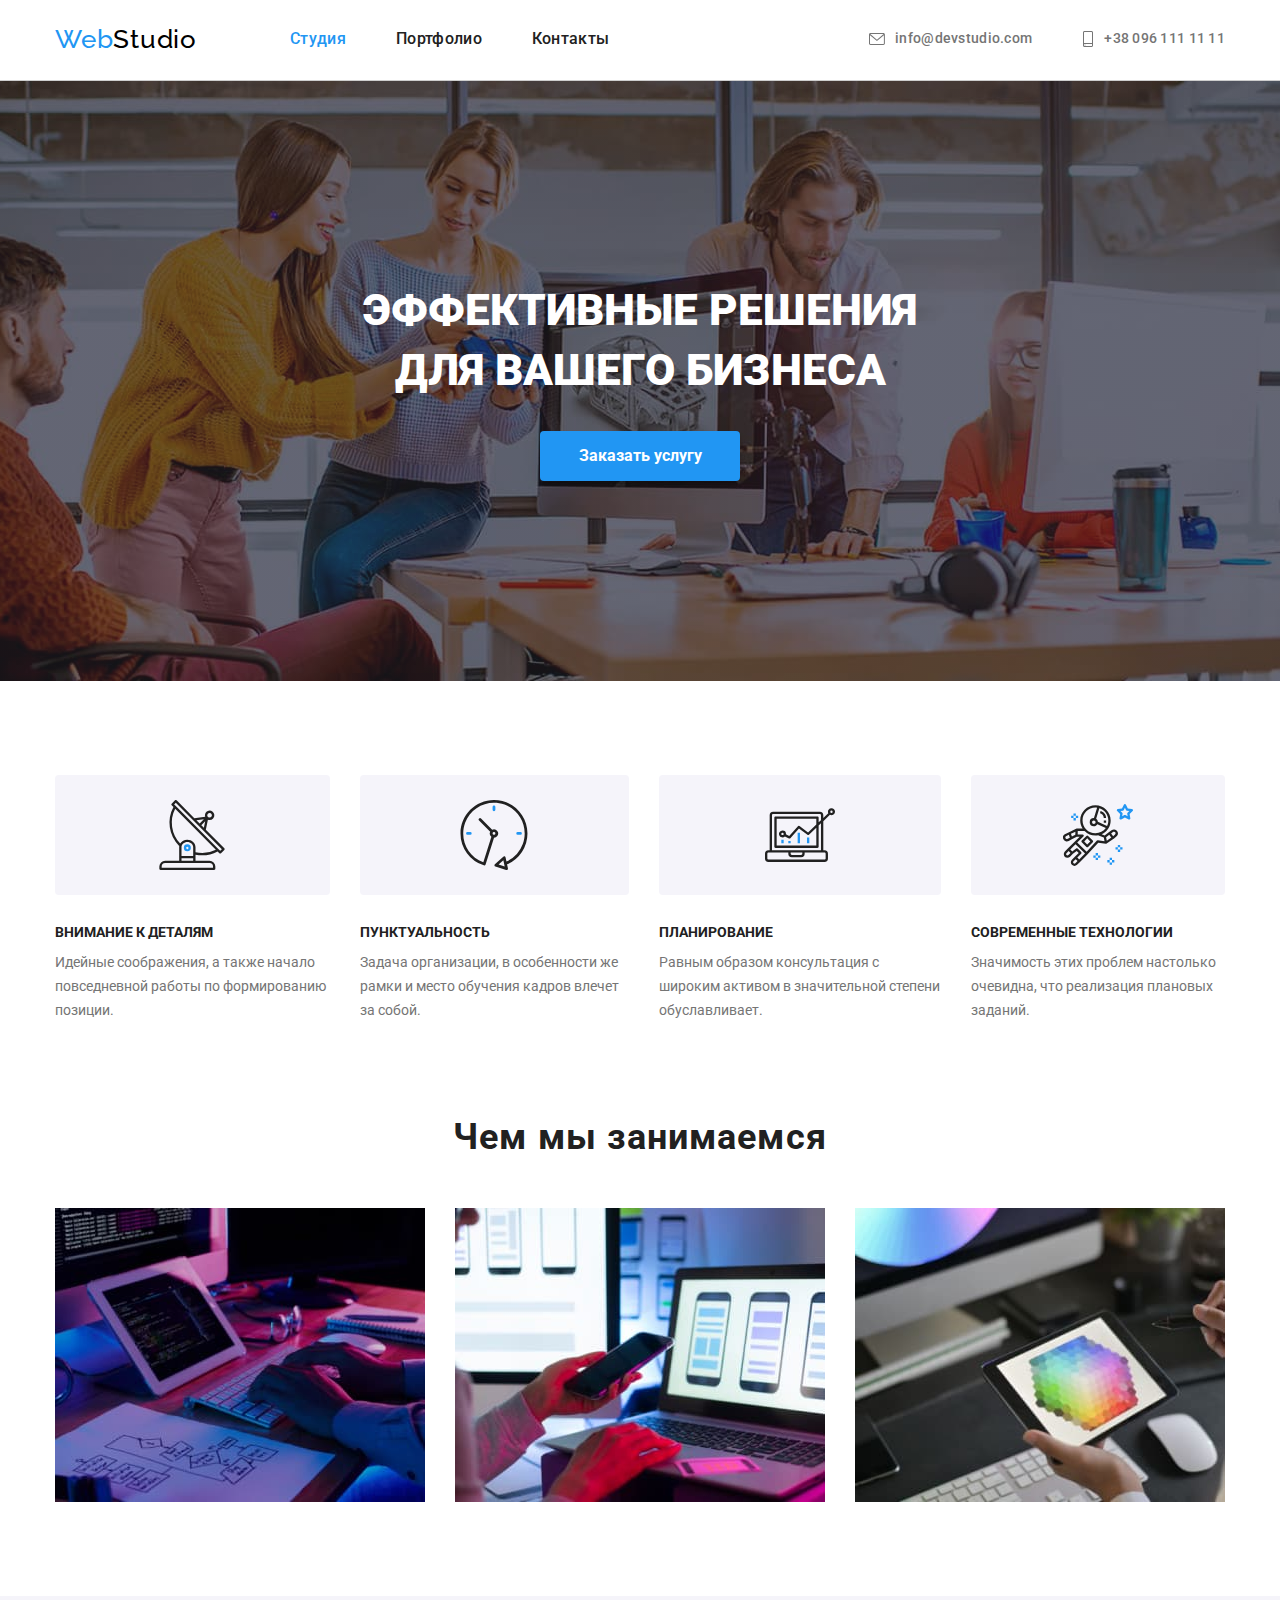
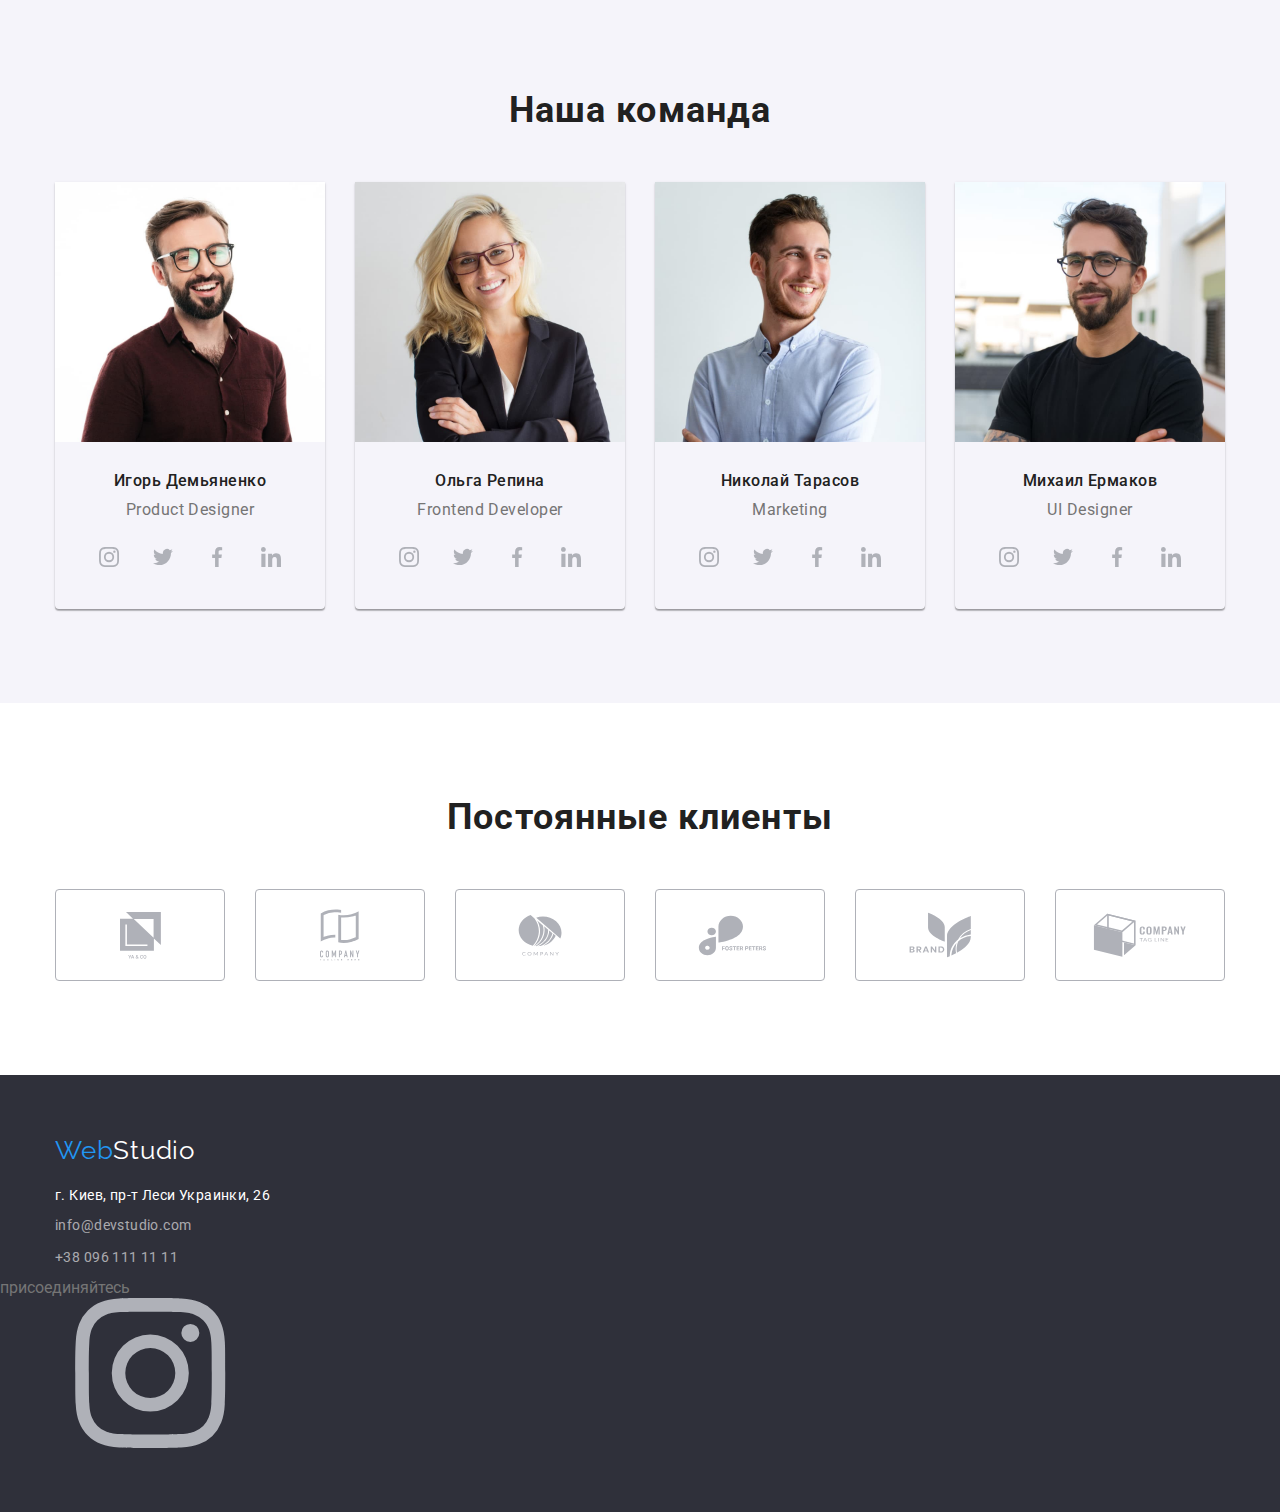
==== commit 2f47348f: "добавляет первую соцсеть в footer" ====
--- a/index.html
+++ b/index.html
@@ -327,6 +327,20 @@
                 </ul>
             </address>
         </div>
+        <div class="footer-social-link">
+            <p class="footer-social-title">присоединяйтесь</p>
+            <ul class="footer-social-list">
+                <li class="footer-social-item"> 
+                    <a href="" class="footer-social-link"> 
+                        <svg class="footer-social-icon">
+                            <use href="./images/icons.svg#icon-instagram" >
+                            </use>
+                        </svg>
+                    </a> 
+                </li>
+                
+            </ul>
+        </div>
     </footer>
 </body>
 </html>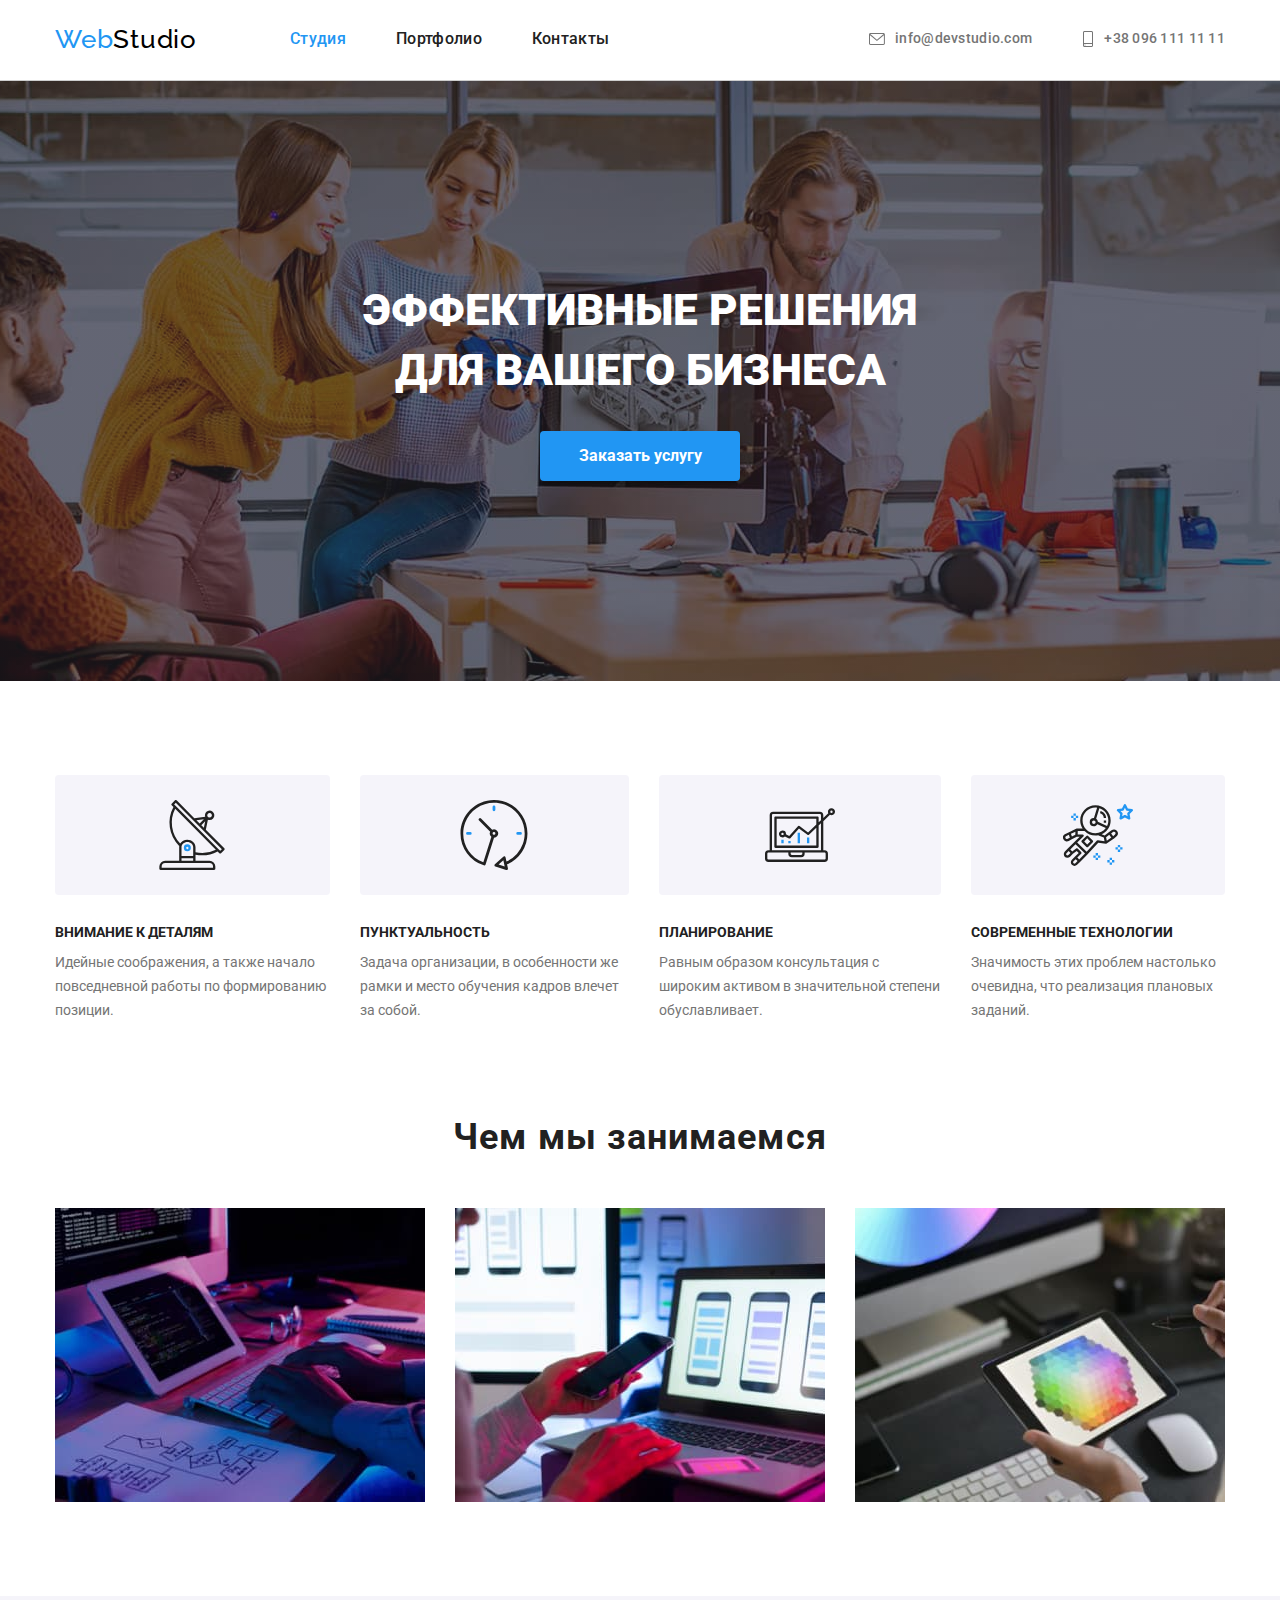
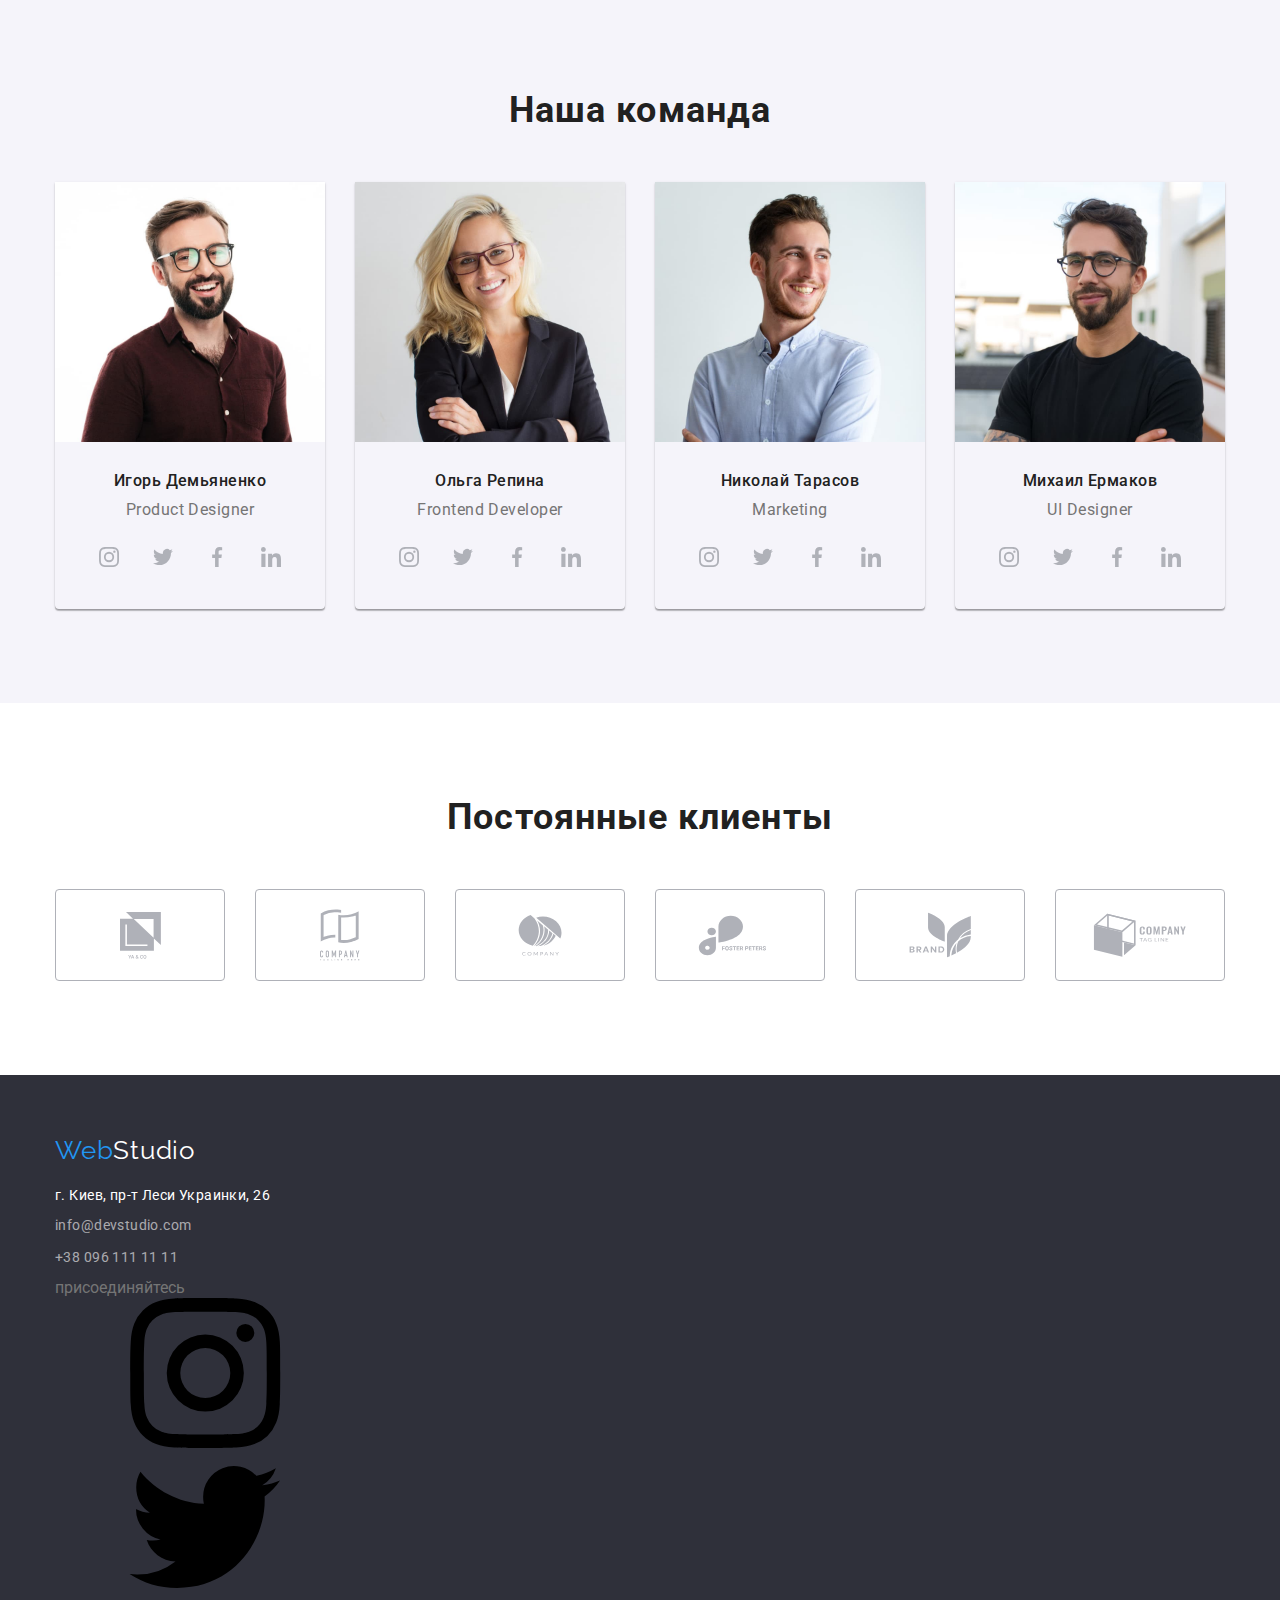
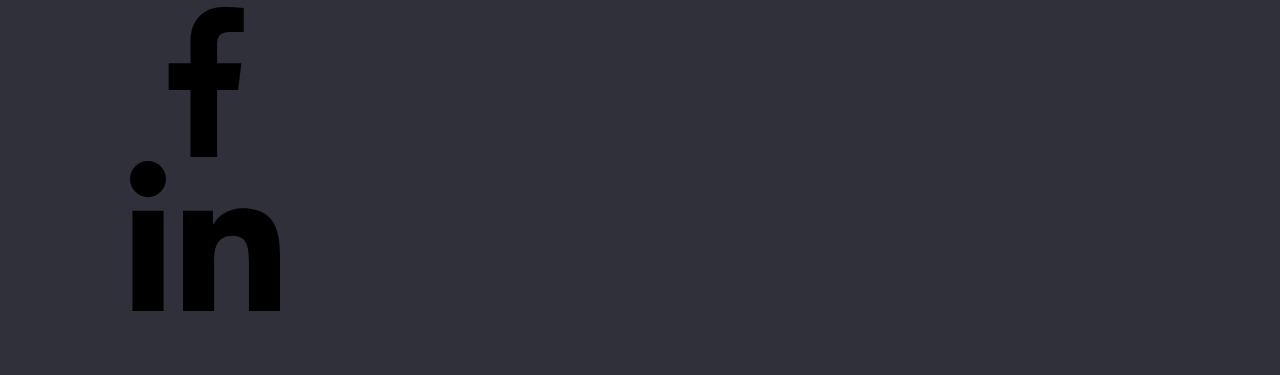
==== commit fc511774: "new" ====
--- a/index.html
+++ b/index.html
@@ -26,7 +26,7 @@
             </nav>
             <ul class="contacts-list">
                 <li class="contacts-item link">
-                    <a href="mailto:info@devstudio.com" class="link">
+                    <a href="mailto:info@devstudio.com" class=" contact-link link">
                         <svg width="16px" height="12px" class="email-icon link">
                             <use href="./images/icons.svg#icon-email">
                             </use>
@@ -35,7 +35,7 @@
                     </a>
                 </li>
                 <li class="contacts-item link">
-                    <a href="tel:+380961111111" class="link">
+                    <a href="tel:+380961111111" class=" contact-link link">
                         <svg width="12px" height="16px" class="icon-smartphone link">
                             <use href="./images/icons.svg#icon-smartphone">
                             </use>
@@ -316,30 +316,56 @@
     <!--Footer-->
     <footer class="page-footer">
         <div class="container">
-            <a class="logo logo-indent" href="./index.html" lang=en>Web<span class="logo-light">Studio</span></a>
-            <address class="address">
-                <ul class="footer-contact">
-                    <li class="address-item"><a class="address-text" href="https://goo.gl/maps/ruB2v3rZitqbdLSk9"
-                            target="_blank">г. Киев, пр-т
-                            Леси Украинки, 26</a></li>
-                    <li class="address-item"><a class="link" href="mailto:info@devstudio.com">info@devstudio.com</a></li>
-                    <li class="address-item"><a class="link" href="tel:+380961111111">+38 096 111 11 11</a></li>
-                </ul>
-            </address>
-        </div>
-        <div class="footer-social-link">
-            <p class="footer-social-title">присоединяйтесь</p>
-            <ul class="footer-social-list">
-                <li class="footer-social-item"> 
-                    <a href="" class="footer-social-link"> 
-                        <svg class="footer-social-icon">
-                            <use href="./images/icons.svg#icon-instagram" >
-                            </use>
-                        </svg>
-                    </a> 
-                </li>
-                
-            </ul>
+            <div class="footer-address">
+                <a class="logo logo-indent" href="./index.html" lang=en>Web<span class="logo-light">Studio</span></a>
+                <address class="address">
+                    <ul class="footer-address-list">
+                        <li class="address-item"><a class="footer-address-text" href="https://goo.gl/maps/ruB2v3rZitqbdLSk9"
+                                target="_blank">г. Киев, пр-т
+                                Леси Украинки, 26</a></li>
+                        <li class="address-item"><a class="link" href="mailto:info@devstudio.com">info@devstudio.com</a></li>
+                        <li class="address-item"><a class="link" href="tel:+380961111111">+38 096 111 11 11</a></li>
+                    </ul>
+                </address>
+            </div>
+                <div class="footer-social-link">
+                <p class="footer-social-title">присоединяйтесь</p>
+                <ul class="footer-social-list">
+                    <li class="footer-social-item"> 
+                        <a href="" class="footer-social-link"> 
+                            <svg class="footer-social-icon">
+                                <use href="./images/icons.svg#icon-instagram" >
+                                </use>
+                            </svg>
+                        </a> 
+                    </li>
+                    <li class="footer-social-item">
+                        <a href="" class="footer-social-link">
+                            <svg class="footer-social-icon">
+                                <use href="./images/icons.svg#icon-twitter">
+                                </use>
+                            </svg>
+                        </a>
+                    </li>
+                    <li class="footer-social-item">
+                        <a href="" class="footer-social-link">
+                            <svg class="footer-social-icon">
+                                <use href="./images/icons.svg#icon-facebook">
+                                </use>
+                            </svg>
+                        </a>
+                    </li>
+                    <li class="footer-social-item">
+                        <a href="" class="footer-social-link">
+                            <svg class="footer-social-icon">
+                                <use href="./images/icons.svg#icon-linkedin">
+                                </use>
+                            </svg>
+                        </a>
+                    </li>
+                </ul>
+                </div>
+            </div>
         </div>
     </footer>
 </body>
--- a/css/style.css
+++ b/css/style.css
@@ -101,6 +101,9 @@
   display: flex;
   align-items: center;
 }
+/*.contact-item .contact-link:hover {
+  color: var(--accent-color);
+}*/
 
 /*HERO*/
 .post {
@@ -321,45 +324,19 @@
 .address-item {
   margin-bottom: 9px;
 }
-.address-text {
+.footer-address-text {
   letter-spacing: 0.03em;
   text-decoration: none;
   font-size: 14px;
   color: #ffffff;
 }
-.footer-contact .link {
+.footer-address-list .link {
   color: var(--secondary-address-color);
   font-style: normal;
   font-size: 14px;
   line-height: 1.71;
   letter-spacing: 0.03em;
   text-decoration: none;
-}
-
-/* JUST FOCUS AND HOVER */
-.site-nav .link:focus,
-.site-nav .link:hover,
-.contacts-item .link:focus,
-.contacts-item .link:hover {
-  color: var(--accent-color);
-}
-
-.filter-button:focus,
-.filter-button:hover {
-  color: var(--secondary-text-color);
-}
-.post-button:hover,
-.post-button:focus {
-  background-color: var(--primary--button-color);
-  box-shadow: 0px 4px 4px rgba(0, 0, 0, 0.15);
-  border-radius: 4px;
-}
-.filter-button:focus,
-.filter-button:hover {
-  background-color: var(--accent-color);
-  box-shadow: 0px 3px 1px rgba(0, 0, 0, 0.1), 0px 1px 2px rgba(0, 0, 0, 0.08),
-    0px 2px 2px rgba(0, 0, 0, 0.12);
-  border-radius: 4px;
 }
 
 .clients-link .link:focus,
@@ -477,12 +454,12 @@
 .contacts-item .link:focus {
   fill: var(--accent-color);
 }
-.email-icon .link:hover,
+/*.email-icon .link:hover,
 .email-icon .link:focus,
 .icon-smartphone:hover .link,
 .icon-smartphone:focus .link {
   color: var(--accent-color);
-}
+}*/
 
 /*OVERLAY*/
 .overlay {
@@ -499,3 +476,6 @@
   background-position: center;
   background-size: cover;
 }
+.social-list-item:hover .link {
+  fill: #ffffff;
+}
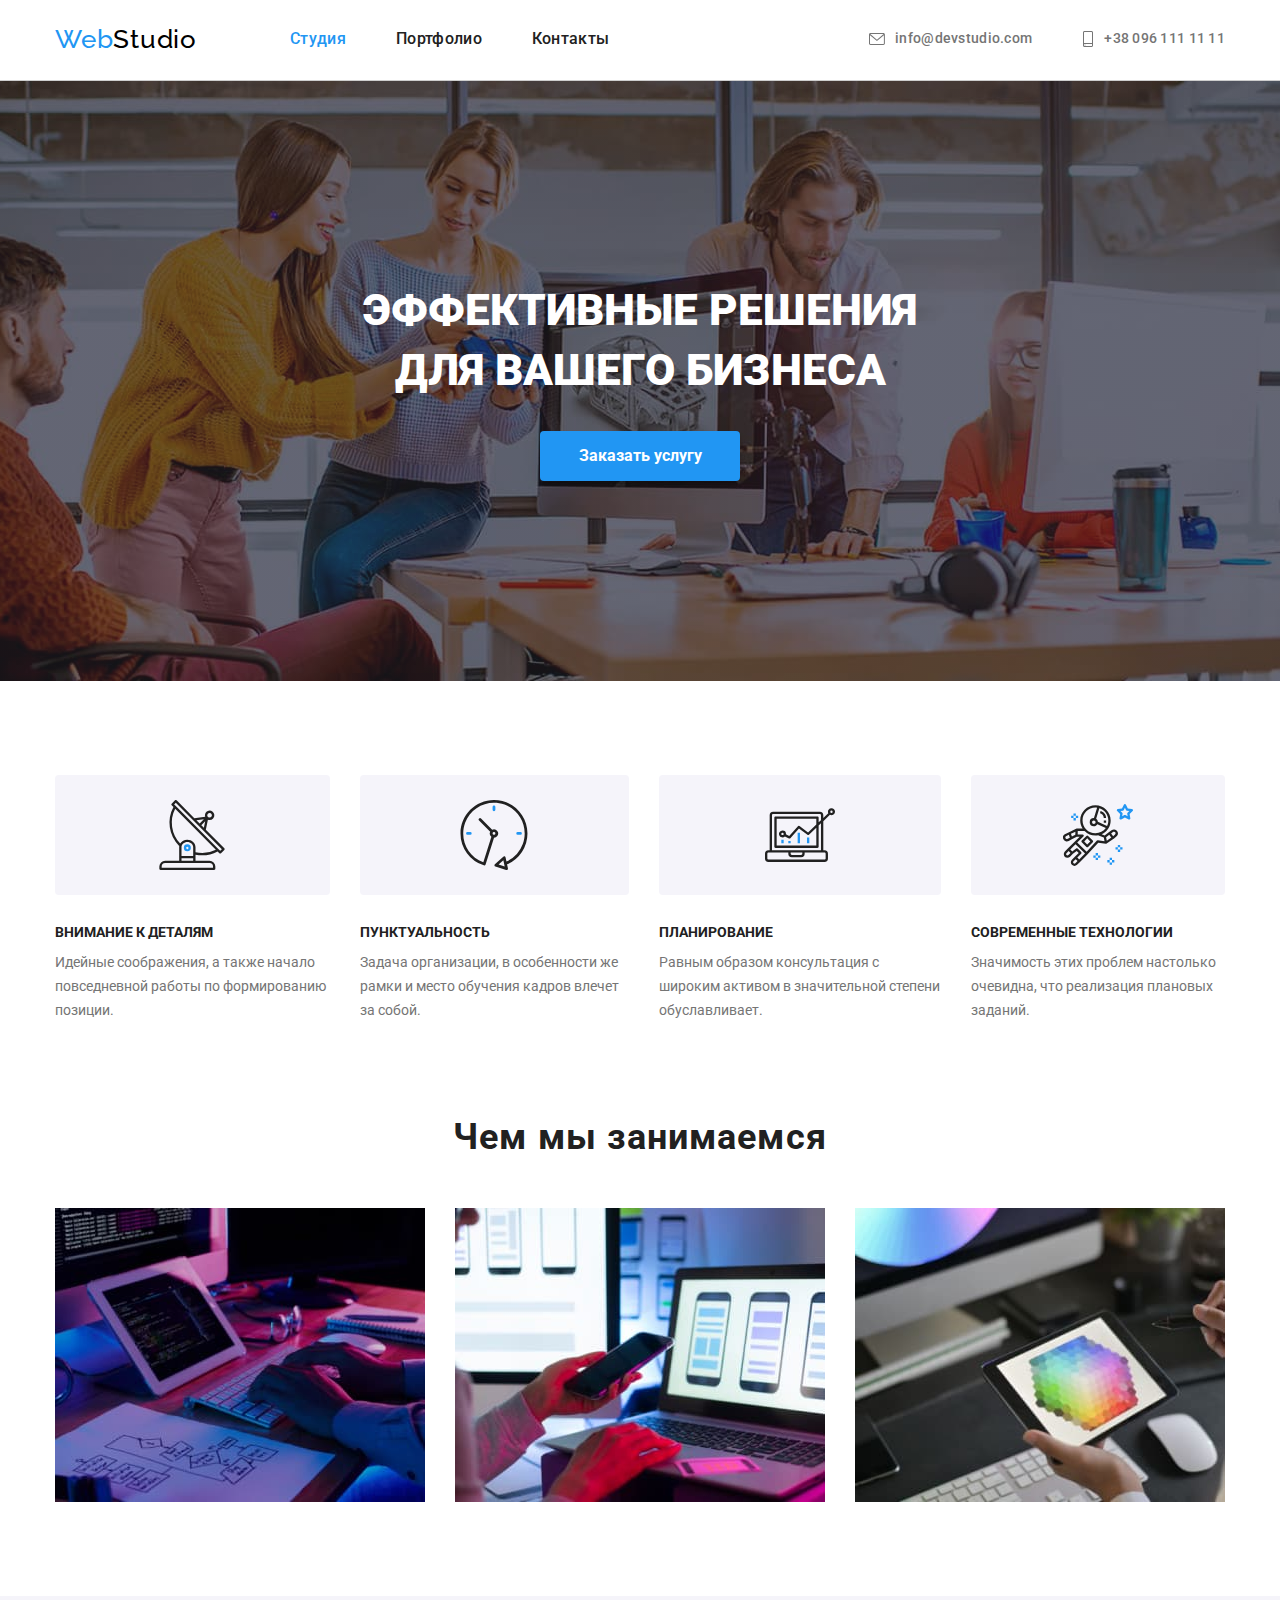
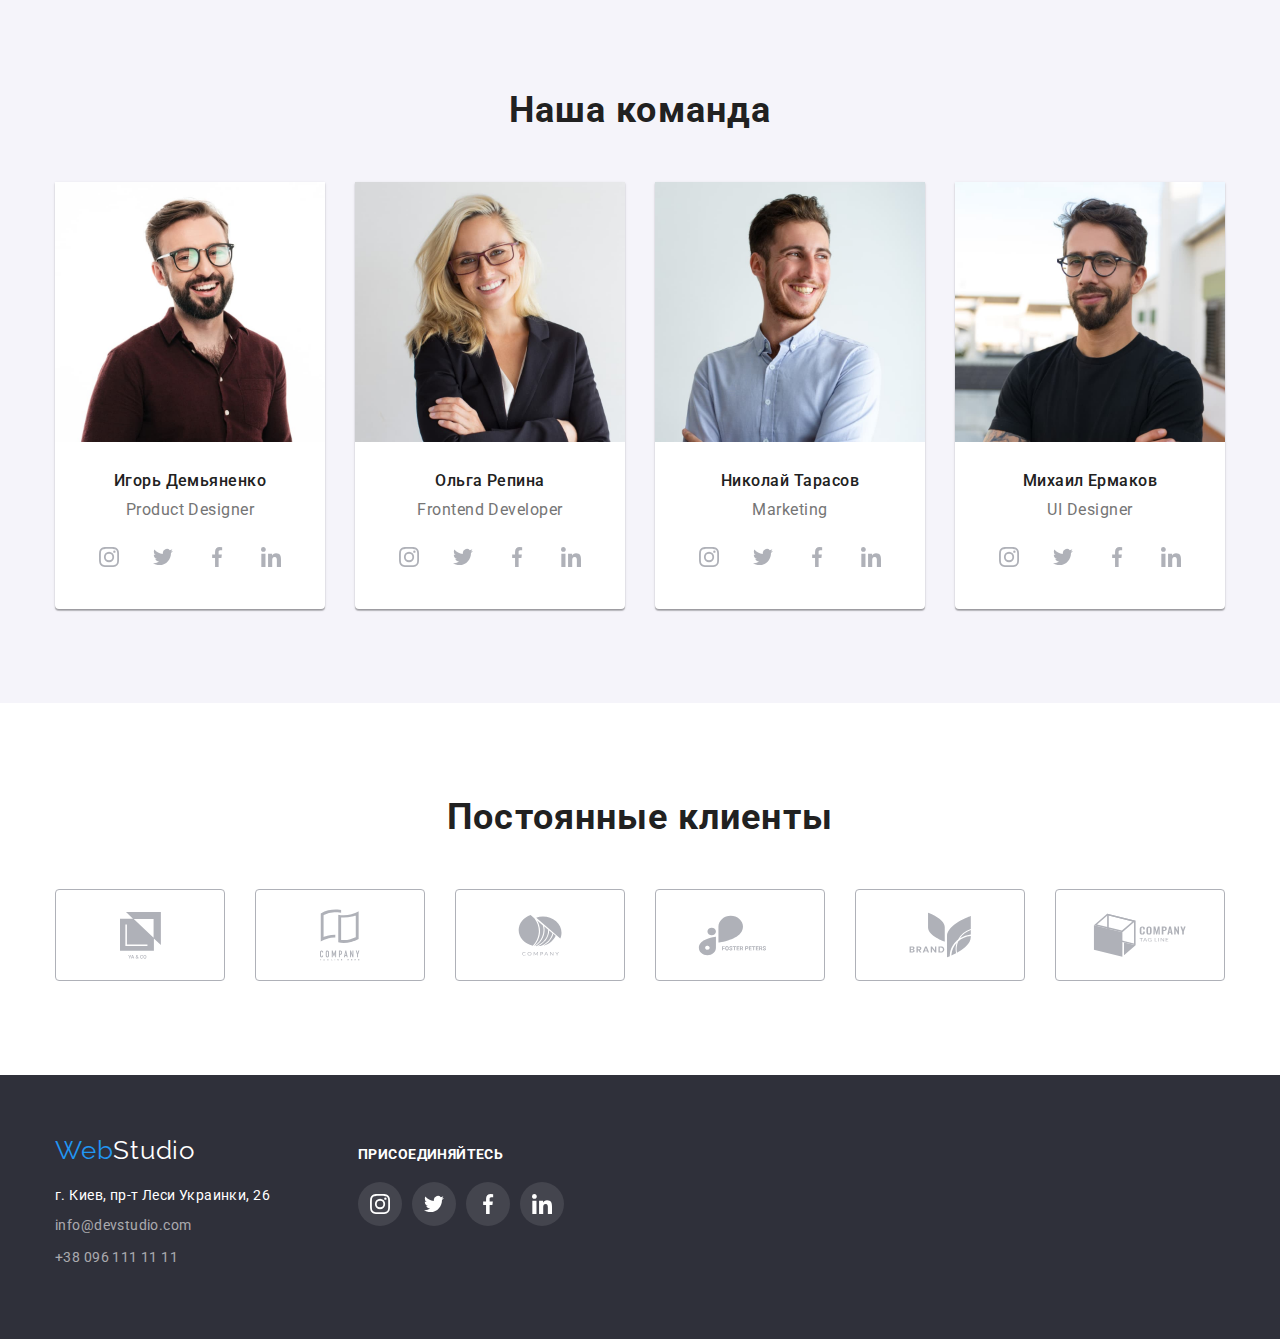
==== commit f201c65d: "new" ====
--- a/index.html
+++ b/index.html
@@ -316,23 +316,24 @@
     <!--Footer-->
     <footer class="page-footer">
         <div class="container">
-            <div class="footer-address">
-                <a class="logo logo-indent" href="./index.html" lang=en>Web<span class="logo-light">Studio</span></a>
-                <address class="address">
-                    <ul class="footer-address-list">
-                        <li class="address-item"><a class="footer-address-text" href="https://goo.gl/maps/ruB2v3rZitqbdLSk9"
-                                target="_blank">г. Киев, пр-т
-                                Леси Украинки, 26</a></li>
-                        <li class="address-item"><a class="link" href="mailto:info@devstudio.com">info@devstudio.com</a></li>
-                        <li class="address-item"><a class="link" href="tel:+380961111111">+38 096 111 11 11</a></li>
-                    </ul>
-                </address>
-            </div>
-                <div class="footer-social-link">
+            <div class="footer-wrapper">
+                <div class="footer-address">
+                    <a class="logo logo-indent" href="./index.html" lang=en>Web<span class="logo-light">Studio</span></a>
+                    <address class="address">
+                        <ul class="footer-address-list">
+                            <li class="address-item"><a class="footer-address-text" href="https://goo.gl/maps/ruB2v3rZitqbdLSk9"
+                                    target="_blank">г. Киев, пр-т
+                                    Леси Украинки, 26</a></li>
+                            <li class="address-item"><a class="link" href="mailto:info@devstudio.com">info@devstudio.com</a></li>
+                            <li class="address-item"><a class="link" href="tel:+380961111111">+38 096 111 11 11</a></li>
+                        </ul>
+                    </address>
+                </div>
+                <div class="footer-social-link-item">
                 <p class="footer-social-title">присоединяйтесь</p>
                 <ul class="footer-social-list">
                     <li class="footer-social-item"> 
-                        <a href="" class="footer-social-link"> 
+                        <a href="#" class="footer-social-link"> 
                             <svg class="footer-social-icon">
                                 <use href="./images/icons.svg#icon-instagram" >
                                 </use>
@@ -340,7 +341,7 @@
                         </a> 
                     </li>
                     <li class="footer-social-item">
-                        <a href="" class="footer-social-link">
+                        <a href="#" class="footer-social-link">
                             <svg class="footer-social-icon">
                                 <use href="./images/icons.svg#icon-twitter">
                                 </use>
@@ -348,7 +349,7 @@
                         </a>
                     </li>
                     <li class="footer-social-item">
-                        <a href="" class="footer-social-link">
+                        <a href="#" class="footer-social-link">
                             <svg class="footer-social-icon">
                                 <use href="./images/icons.svg#icon-facebook">
                                 </use>
@@ -356,7 +357,7 @@
                         </a>
                     </li>
                     <li class="footer-social-item">
-                        <a href="" class="footer-social-link">
+                        <a href="#" class="footer-social-link">
                             <svg class="footer-social-icon">
                                 <use href="./images/icons.svg#icon-linkedin">
                                 </use>
--- a/css/style.css
+++ b/css/style.css
@@ -101,13 +101,13 @@
   display: flex;
   align-items: center;
 }
-/*.contact-item .contact-link:hover {
+.contact-item .contact-link:hover {
   color: var(--accent-color);
-}*/
+}
 
 /*HERO*/
 .post {
-  /*background-color: var(--secondary-background-color);*/
+  background-color: var(--secondary-background-color);
   text-align: center;
   padding-top: 200px;
   padding-bottom: 200px;
@@ -243,6 +243,7 @@
 }
 .img-team {
   flex-direction: column;
+  background-color: var(--primary-background-color);
   box-shadow: 0px 1px 3px rgba(0, 0, 0, 0.12), 0px 1px 1px rgba(0, 0, 0, 0.14),
     0px 2px 1px rgba(0, 0, 0, 0.2);
   border-radius: 0px 0px 4px 4px;
@@ -338,7 +339,73 @@
   letter-spacing: 0.03em;
   text-decoration: none;
 }
-
+.footer-wrapper {
+  display: flex;
+  margin: 0 auto;
+  align-items: baseline;
+}
+.footer-social-link-item{
+  width: 206px;
+  height: 80px;
+  margin-left: 70px;
+}
+.footer-social-title{
+  font-weight: 700;
+  font-size: 14px;
+  line-height: 16px;
+  letter-spacing: 0.03em;
+  text-transform: uppercase;
+  margin-bottom: 20px;
+  color: var(--secondary-text-color);
+}
+.footer-social-list{
+  display: flex;
+  justify-content: space-between;
+}
+.footer-social-icon{
+  width: 20px;
+  height: 20px;
+  fill: #ffffff
+}
+.footer-social-link{
+  display: flex;
+  justify-content: center;
+  align-items: center;
+  width: 44px;
+  height: 44px;
+  border-radius: 50%;
+  background-color: rgba(255, 255, 255, 0.1);
+  fill: var(--primary-background-color)
+}
+.footer-social-link:focus,
+.footer-social-link:hover {
+  background-color: var(--accent-color);
+}
+/* JUST FOCUS AND HOVER */
+.site-nav .link:focus,
+.site-nav .link:hover,
+.contacts-item .link:focus,
+.contacts-item .link:hover {
+  color: var(--accent-color);
+}
+
+.filter-button:focus,
+.filter-button:hover {
+  color: var(--secondary-text-color);
+}
+.post-button:hover,
+.post-button:focus {
+  background-color: var(--primary--button-color);
+  box-shadow: 0px 4px 4px rgba(0, 0, 0, 0.15);
+  border-radius: 4px;
+}
+.filter-button:focus,
+.filter-button:hover {
+  background-color: var(--accent-color);
+  box-shadow: 0px 3px 1px rgba(0, 0, 0, 0.1), 0px 1px 2px rgba(0, 0, 0, 0.08),
+    0px 2px 2px rgba(0, 0, 0, 0.12);
+  border-radius: 4px;
+}
 .clients-link .link:focus,
 .clients-link .link:hover {
   color: var(--accent-color);
@@ -413,6 +480,12 @@
   margin-right: 30px;
   border: 1px solid #eeeeee;
   width: 370px;
+}
+.portfolio-item:hover,
+.portfolio-item:focus{
+  background: #ffffff;
+  box-sizing: border-box;
+  box-shadow: 0px 1px 1px rgb(0 0 0 / 12%), 0px 4px 4px rgb(0 0 0 / 6%), 1px 4px 6px rgb(0 0 0 / 16%);
 }
 .content {
   display: flex;
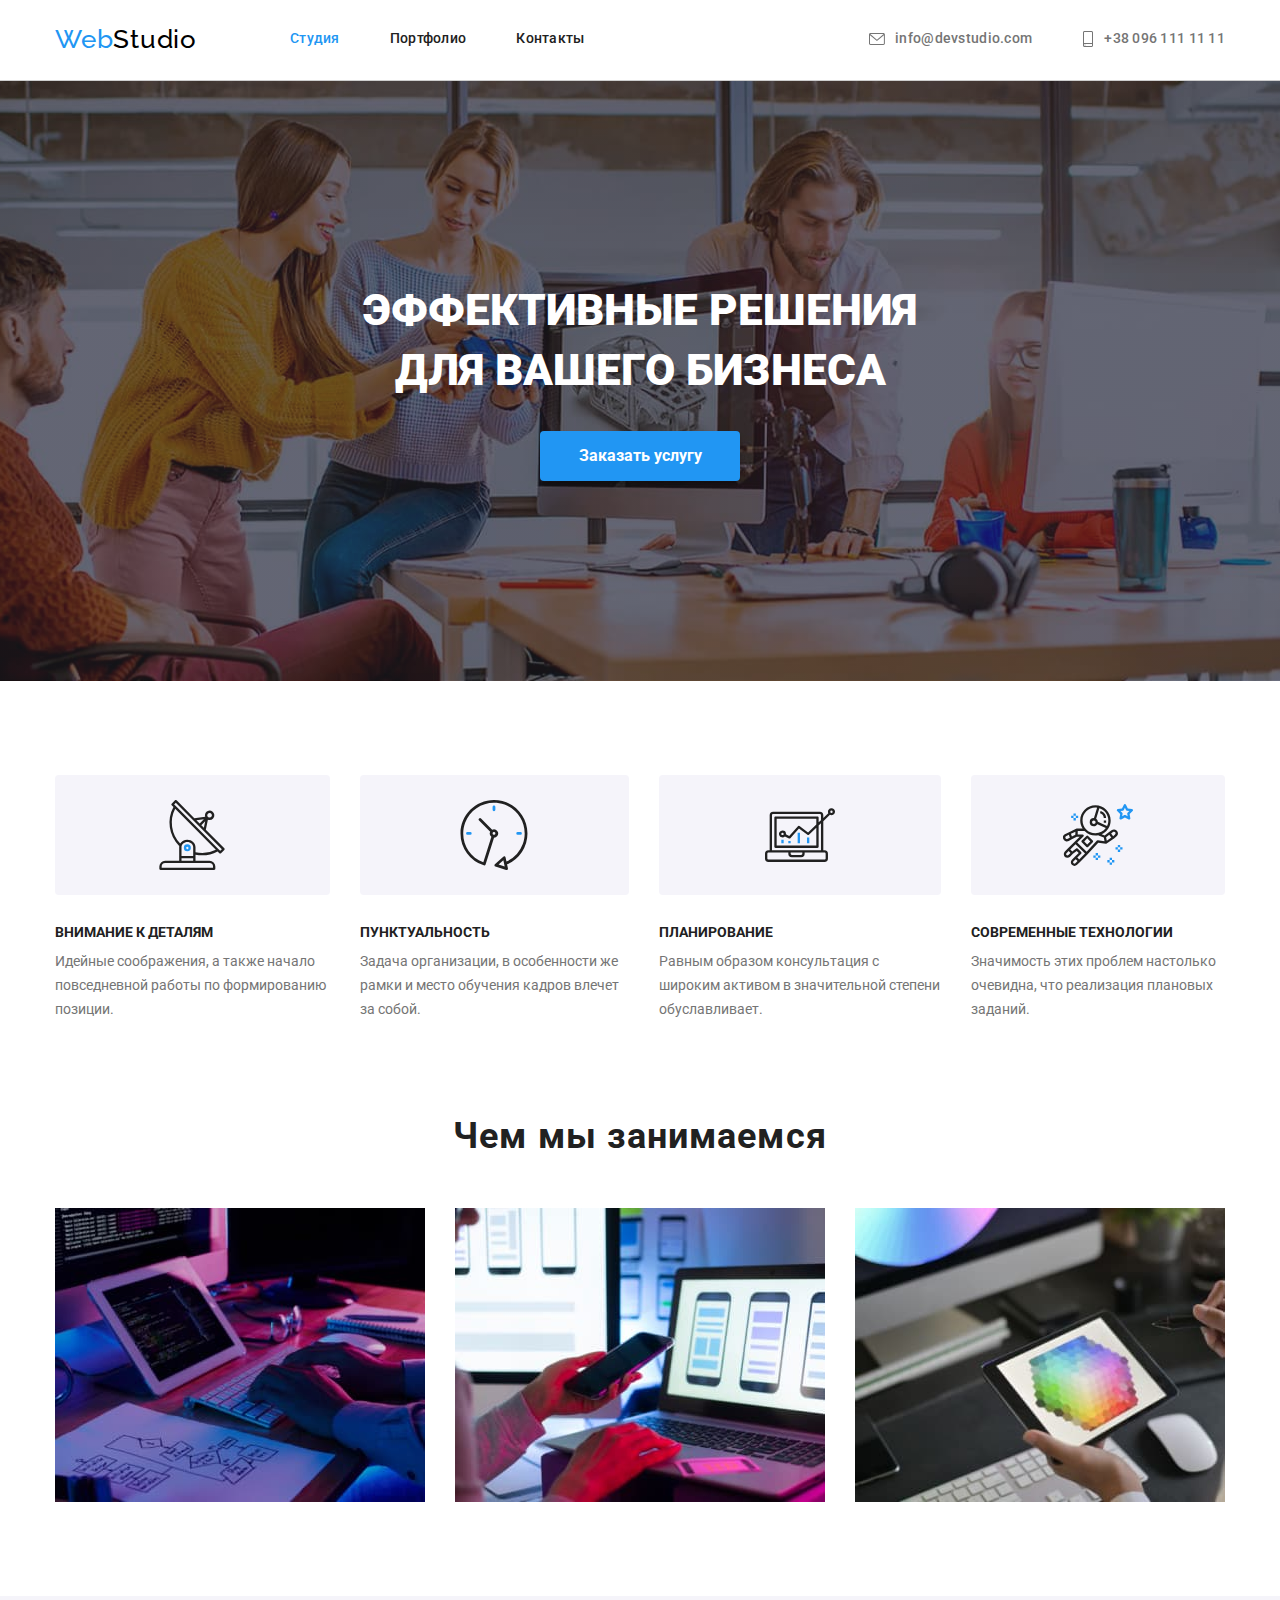
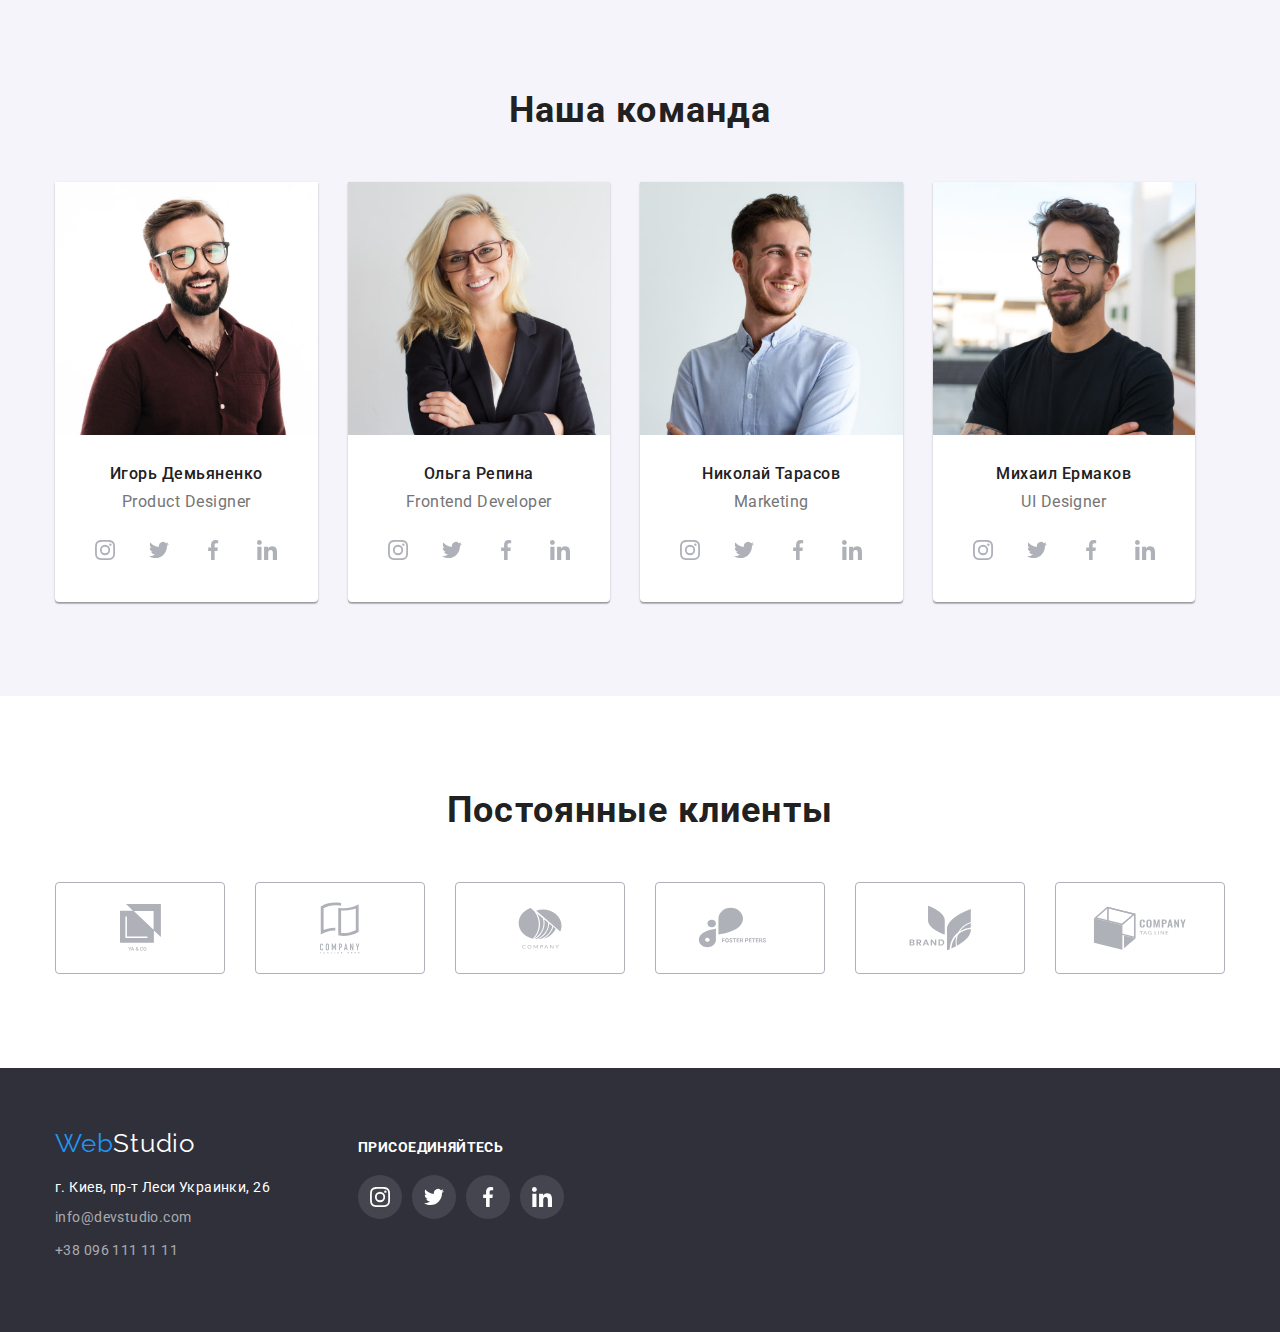
==== commit b3de3aeb: "вносит исправления после проверки" ====
--- a/index.html
+++ b/index.html
@@ -19,24 +19,24 @@
             <nav class="navigation">
                 <a class="logo" href="./index.html" lang="en">Web<span class="logo-dark">Studio</span></a>
                 <ul class="site-nav">
-                    <li class="nav-item"><a href="./index.html" class="link current">Студия</a></li>
-                    <li class="nav-item"><a href="./portfolio.html" class="link">Портфолио</a></li>
-                    <li class="nav-item"><a href="/Контакты" class="link">Контакты</a></li>
+                    <li class="site-nav-item"><a href="./index.html" class="site-nav-link current">Студия</a></li>
+                    <li class="site-nav-item"><a href="./portfolio.html" class="site-nav-link">Портфолио</a></li>
+                    <li class="site-nav-item"><a href="/Контакты" class="site-nav-link">Контакты</a></li>
                 </ul>
             </nav>
-            <ul class="contacts-list">
-                <li class="contacts-item link">
-                    <a href="mailto:info@devstudio.com" class=" contact-link link">
-                        <svg width="16px" height="12px" class="email-icon link">
+            <ul class="contacts">
+                <li class="contacts-item">
+                    <a href="mailto:info@devstudio.com" class="contact-link">
+                        <svg width="16px" height="12px" class="contact-icon">
                             <use href="./images/icons.svg#icon-email">
                             </use>
                         </svg>
                         info@devstudio.com
                     </a>
                 </li>
-                <li class="contacts-item link">
-                    <a href="tel:+380961111111" class=" contact-link link">
-                        <svg width="12px" height="16px" class="icon-smartphone link">
+                <li class="contacts-item">
+                    <a href="tel:+380961111111" class="contact-link">
+                        <svg width="12px" height="16px" class="contact-icon">
                             <use href="./images/icons.svg#icon-smartphone">
                             </use>
                         </svg>
@@ -110,28 +110,28 @@
                             <p lang="en" class="team-function">Product Designer</p>
                             <ul class="social-list">
                                 <li class="social-list-item">
-                                    <a href="#" class="social-list-link link">
+                                    <a href="#" class="social-list-link">
                                         <svg class="social-list-icon">
                                             <use href="./images/icons.svg#icon-instagram"></use>
                                         </svg>
                                     </a>
                                 </li>
                                 <li class="social-list-item">
-                                    <a href="#" class="social-list-link link">
+                                    <a href="#" class="social-list-link">
                                         <svg class="social-list-icon">
                                             <use href="./images/icons.svg#icon-twitter"></use>
                                         </svg>
                                     </a>
                                 </li>
                                 <li class="social-list-item">
-                                    <a href="#" class="social-list-link link">
+                                    <a href="#" class="social-list-link">
                                         <svg class="social-list-icon">
                                             <use href="./images/icons.svg#icon-facebook"></use>
                                         </svg>
                                     </a>
                                 </li>
                                 <li class="social-list-item">
-                                    <a href="#" class="social-list-link link">
+                                    <a href="#" class="social-list-link">
                                         <svg class="social-list-icon">
                                             <use href="./images/icons.svg#icon-linkedin"></use>
                                         </svg>
@@ -147,28 +147,28 @@
                             <p lang="en" class="team-function">Frontend Developer</p>
                             <ul class="social-list">
                                 <li class="social-list-item">
-                                    <a href="#" class="social-list-link link">
+                                    <a href="#" class="social-list-link">
                                         <svg class="social-list-icon">
                                             <use href="./images/icons.svg#icon-instagram"></use>
                                         </svg>
                                     </a>
                                 </li>
                                 <li class="social-list-item">
-                                    <a href="#" class="social-list-link link">
+                                    <a href="#" class="social-list-link">
                                         <svg class="social-list-icon">
                                             <use href="./images/icons.svg#icon-twitter"></use>
                                         </svg>
                                     </a>
                                 </li>
                                 <li class="social-list-item">
-                                    <a href="#" class="social-list-link link">
+                                    <a href="#" class="social-list-link">
                                         <svg class="social-list-icon">
                                             <use href="./images/icons.svg#icon-facebook"></use>
                                         </svg>
                                     </a>
                                 </li>
                                 <li class="social-list-item">
-                                    <a href="#" class="social-list-link link">
+                                    <a href="#" class="social-list-link">
                                         <svg class="social-list-icon">
                                             <use href="./images/icons.svg#icon-linkedin"></use>
                                         </svg>
@@ -184,28 +184,28 @@
                             <p lang="en" class="team-function">Marketing</p>
                             <ul class="social-list">
                                 <li class="social-list-item">
-                                    <a href="#" class="social-list-link link">
+                                    <a href="#" class="social-list-link">
                                         <svg class="social-list-icon">
                                             <use href="./images/icons.svg#icon-instagram"></use>
                                         </svg>
                                     </a>
                                 </li>
                                 <li class="social-list-item">
-                                    <a href="#" class="social-list-link link">
+                                    <a href="#" class="social-list-link">
                                         <svg class="social-list-icon">
                                             <use href="./images/icons.svg#icon-twitter"></use>
                                         </svg>
                                     </a>
                                 </li>
                                 <li class="social-list-item">
-                                    <a href="#" class="social-list-link link">
+                                    <a href="#" class="social-list-link">
                                         <svg class="social-list-icon">
                                             <use href="./images/icons.svg#icon-facebook"></use>
                                         </svg>
                                     </a>
                                 </li>
                                 <li class="social-list-item">
-                                    <a href="#" class="social-list-link link">
+                                    <a href="#" class="social-list-link">
                                         <svg class="social-list-icon">
                                             <use href="./images/icons.svg#icon-linkedin"></use>
                                         </svg>
@@ -221,28 +221,28 @@
                             <p lang="en" class="team-function">UI Designer</p>
                             <ul class="social-list">
                                 <li class="social-list-item">
-                                    <a href="#" class="social-list-link link">
+                                    <a href="#" class="social-list-link">
                                         <svg class="social-list-icon">
                                             <use href="./images/icons.svg#icon-instagram"></use>
                                         </svg>
                                     </a>
                                 </li>
                                 <li class="social-list-item">
-                                    <a href="#" class="social-list-link link">
+                                    <a href="#" class="social-list-link">
                                         <svg class="social-list-icon">
                                             <use href="./images/icons.svg#icon-twitter"></use>
                                         </svg>
                                     </a>
                                 </li>
                                 <li class="social-list-item">
-                                    <a href="#" class="social-list-link link">
+                                    <a href="#" class="social-list-link">
                                         <svg class="social-list-icon">
                                             <use href="./images/icons.svg#icon-facebook"></use>
                                         </svg>
                                     </a>
                                 </li>
                                 <li class="social-list-item">
-                                    <a href="#" class="social-list-link link">
+                                    <a href="#" class="social-list-link">
                                         <svg class="social-list-icon">
                                             <use href="./images/icons.svg#icon-linkedin"></use>
                                         </svg>
--- a/css/style.css
+++ b/css/style.css
@@ -40,13 +40,15 @@
   padding: 0;
   margin: 0;
 }
-.link {
+a {
   color: var(--title-text-color);
   text-decoration: none;
   cursor: pointer;
 }
 img {
   display: block;
+  max-width: 100%;
+  height: auto;
 }
 .container {
   width: 1200px;
@@ -62,11 +64,12 @@
   border-bottom: 1px solid #cecece;
 }
 .header {
+  font-size: 14px;
   font-weight: 500;
   line-height: 1.14;
   letter-spacing: 0.02em;
 }
-.site-nav .link.current {
+.site-nav .site-nav-link.current {
   color: var(--accent-color);
 }
 .container-header {
@@ -80,31 +83,31 @@
   color: var(--title-text-color);
   display: flex;
 }
-.navigation .nav-item:not(:last-child) {
+.navigation .site-nav-item:not(:last-child) {
   margin-right: 50px;
 }
 .contacts-item:not(:last-child) {
   margin-right: 50px;
 }
-.contacts-list {
+.contacts {
   margin-left: auto;
   display: flex;
   align-items: center;
 }
-.contacts-list .link {
+.contacts .contact-link {
   color: var(--primary-text-color);
-  font-weight: 500;
-  font-size: 14px;
-  letter-spacing: 0.02em;
-}
-.contacts-item .link {
-  display: flex;
-  align-items: center;
-}
-.contact-item .contact-link:hover {
-  color: var(--accent-color);
-}
-
+}
+.contacts-item .contact-link {
+  display: flex;
+  align-items: center;
+}
+
+.contacts .contact-link:hover{
+  color: var(--accent-color)
+}
+.contact-link:hover .contact-icon{
+  fill: var(--accent-color)
+}
 /*HERO*/
 .post {
   background-color: var(--secondary-background-color);
@@ -150,11 +153,9 @@
   display: block;
   content: "";
   height: 120px;
-  left: 215px;
-  top: 774px;
   border-radius: 4px;
   background-size: contain;
-  background: #f5f4fa;
+  background: var(--background-team-color);
 }
 .icon-antenna::before {
   background-image: url("../images/antenna1.svg");
@@ -234,7 +235,7 @@
   line-height: 1.18;
   text-align: center;
   letter-spacing: 0.03em;
-  padding-bottom: 10px;
+  margin-bottom: 10px;
 }
 .team-function {
   text-align: center;
@@ -382,10 +383,8 @@
   background-color: var(--accent-color);
 }
 /* JUST FOCUS AND HOVER */
-.site-nav .link:focus,
-.site-nav .link:hover,
-.contacts-item .link:focus,
-.contacts-item .link:hover {
+.site-nav .site-nav-link:focus,
+.site-nav .site-nav-link:hover {
   color: var(--accent-color);
 }
 
@@ -452,6 +451,8 @@
   border-radius: 4px;
 }
 .filter-button {
+  font-weight: 500;
+  line-height: 1.62;
   padding: 6px 22px;
   border-radius: 4px;
   border: none;
@@ -472,17 +473,16 @@
 }
 
 /*CATOLOG*/
-.portfolio-item .link {
+.portfolio-item .portfolio-link {
   display: block;
 }
 .portfolio-item {
   margin-top: 30px;
   margin-right: 30px;
-  border: 1px solid #eeeeee;
-  width: 370px;
-}
-.portfolio-item:hover,
-.portfolio-item:focus{
+  flex-basis: calc(100% / 3 - 30px);
+}
+.portfolio-link:hover,
+.portfolio-link:focus{
   background: #ffffff;
   box-sizing: border-box;
   box-shadow: 0px 1px 1px rgb(0 0 0 / 12%), 0px 4px 4px rgb(0 0 0 / 6%), 1px 4px 6px rgb(0 0 0 / 16%);
@@ -515,29 +515,15 @@
 }
 
 /* ICONS HEADER*/
-.email-icon {
+.contact-icon {
   margin-right: 10px;
   fill: var(--primary-text-color);
 }
-.icon-smartphone {
-  margin-right: 10px;
-  fill: var(--primary-text-color);
-}
-.contacts-item .link:hover,
-.contacts-item .link:focus {
-  fill: var(--accent-color);
-}
-/*.email-icon .link:hover,
-.email-icon .link:focus,
-.icon-smartphone:hover .link,
-.icon-smartphone:focus .link {
-  color: var(--accent-color);
-}*/
+
 
 /*OVERLAY*/
 .overlay {
   max-width: 1600px;
-  height: 600px;
   margin-left: auto;
   margin-right: auto;
   background-image: linear-gradient(
@@ -549,6 +535,6 @@
   background-position: center;
   background-size: cover;
 }
-.social-list-item:hover .link {
+.social-list-item:hover .social-list-link {
   fill: #ffffff;
 }
